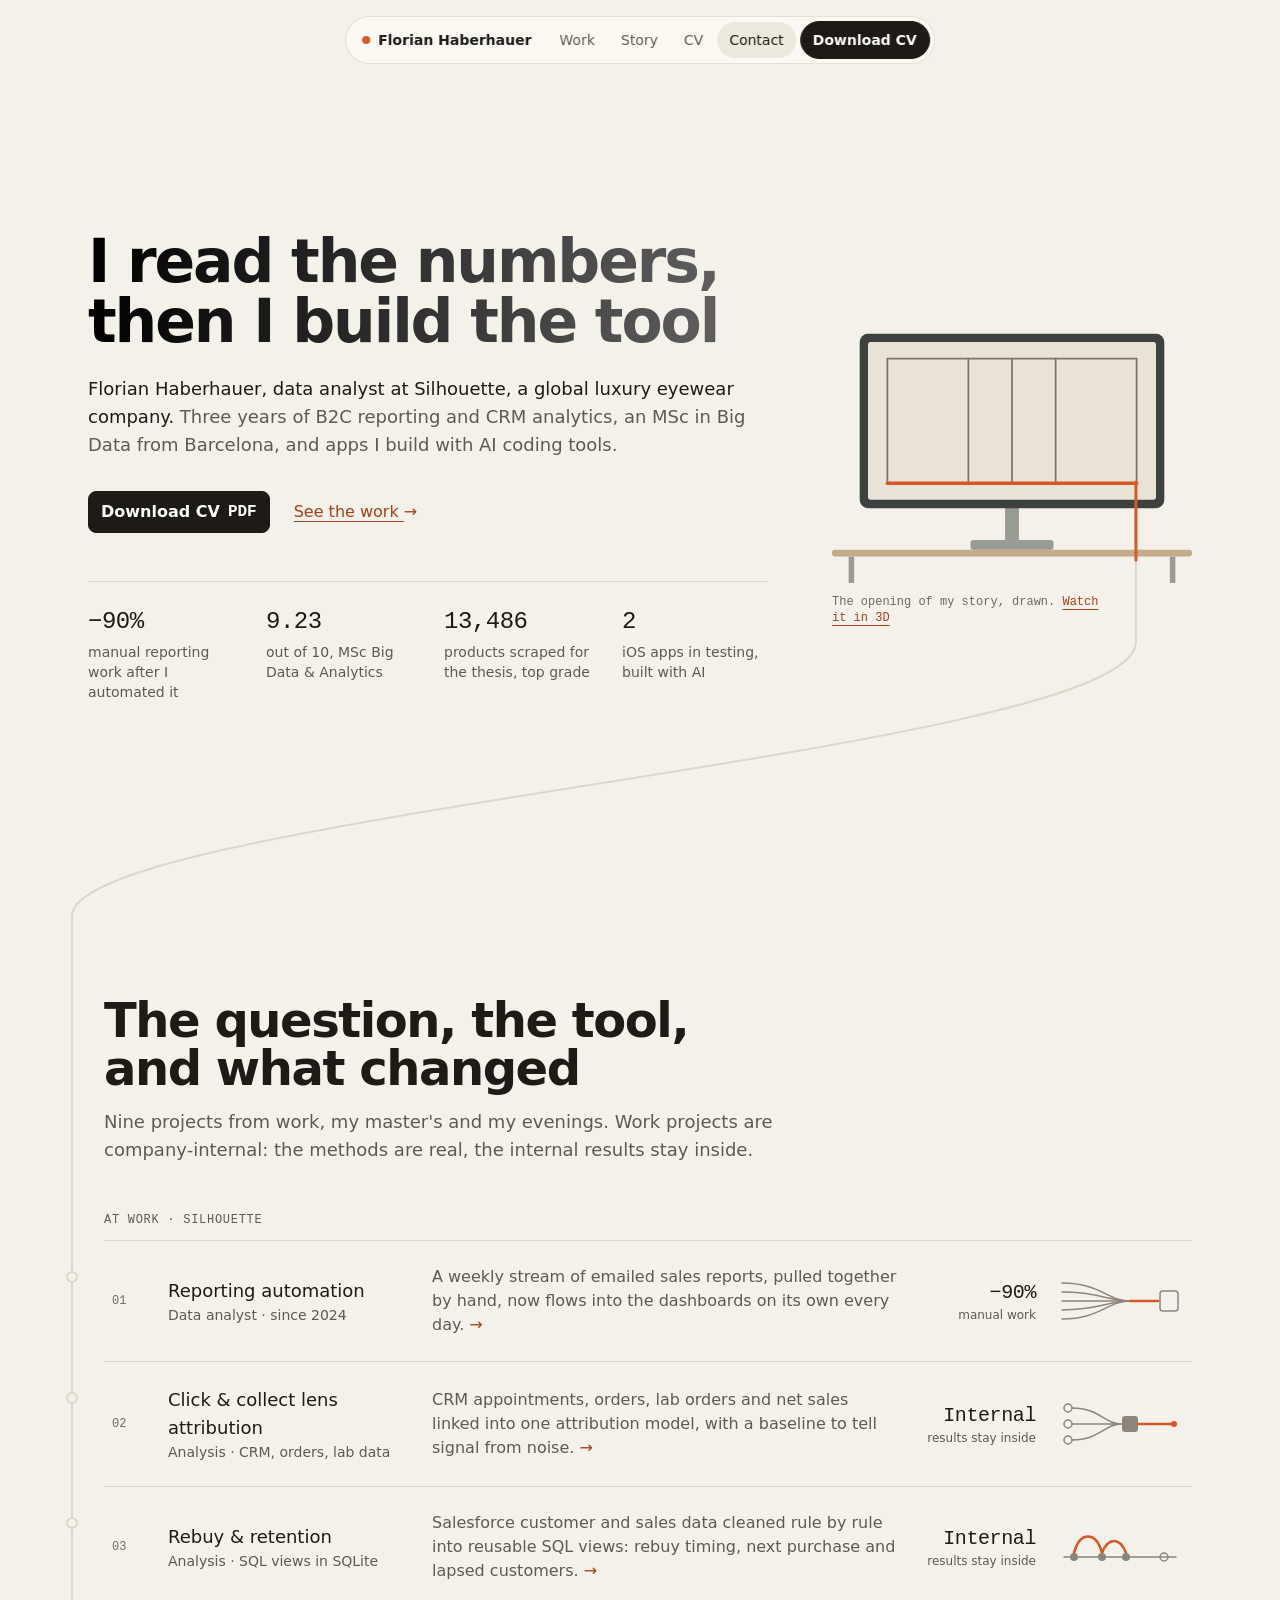
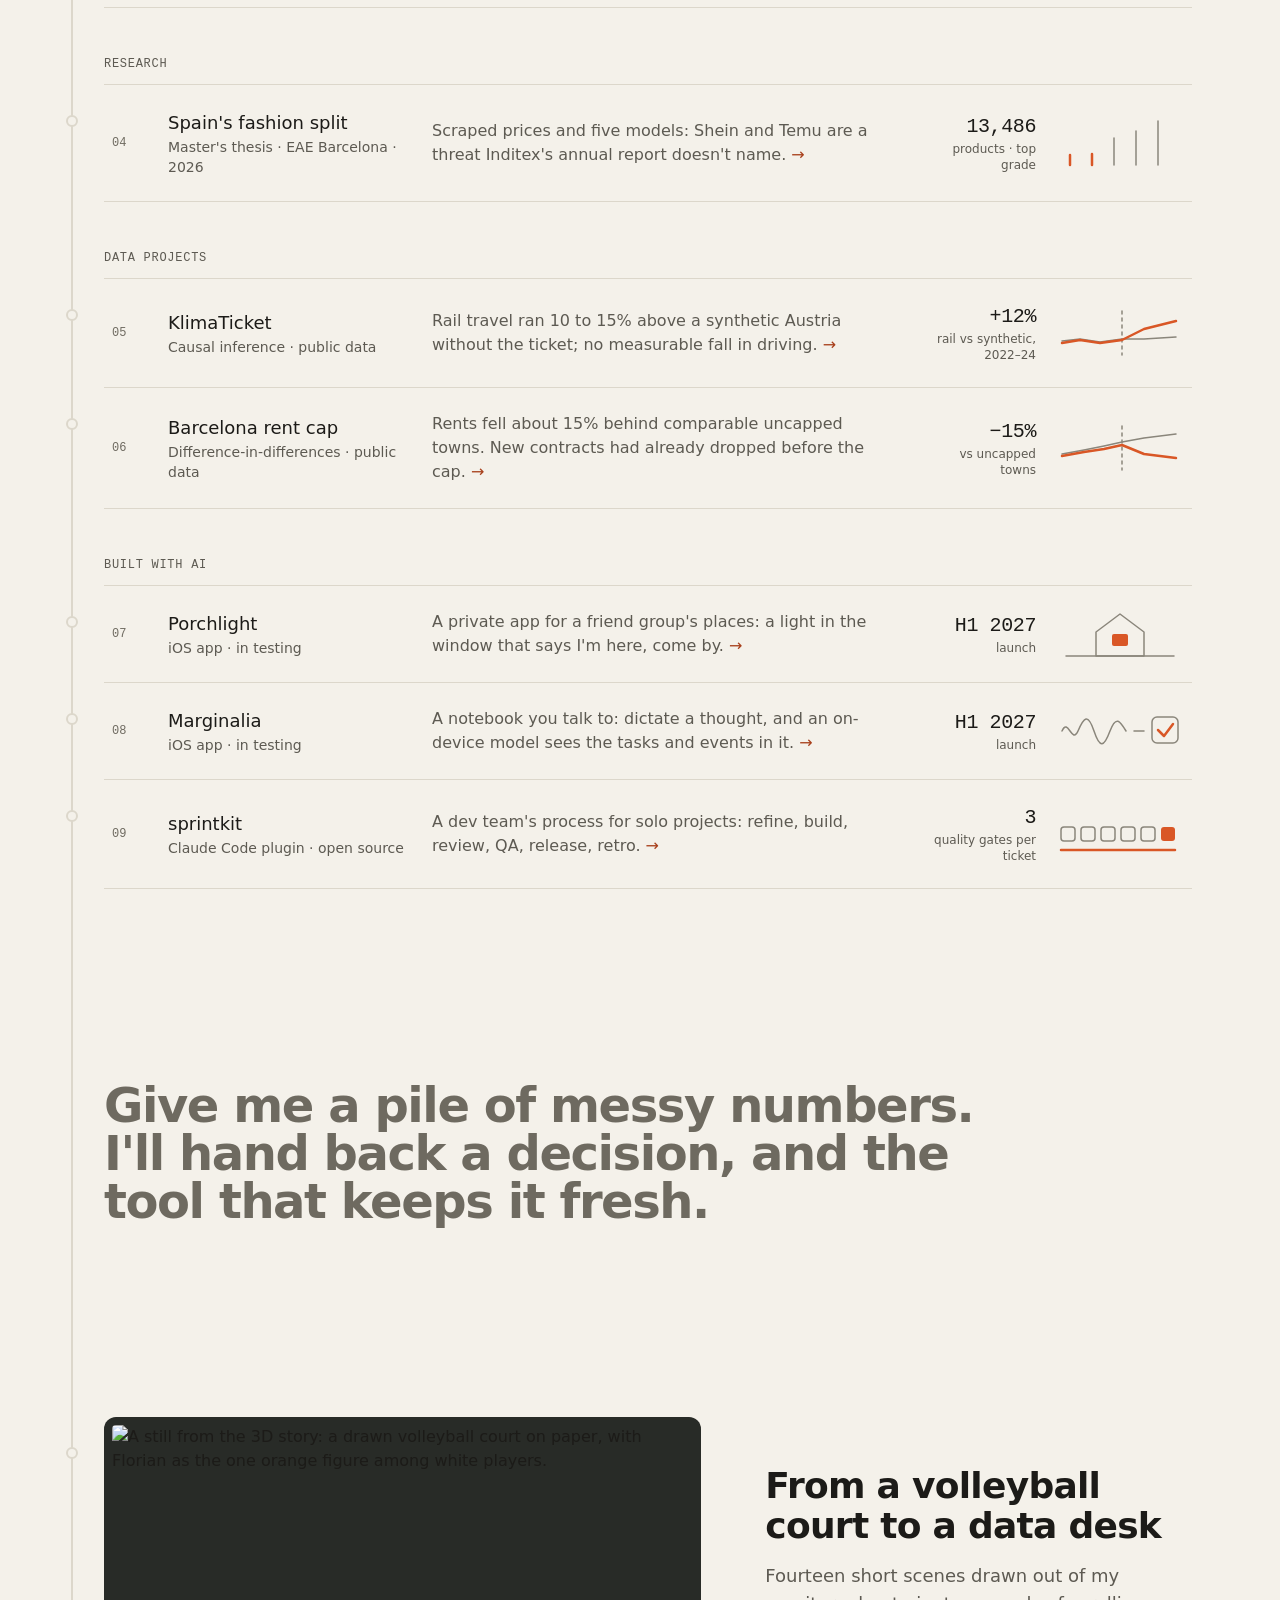
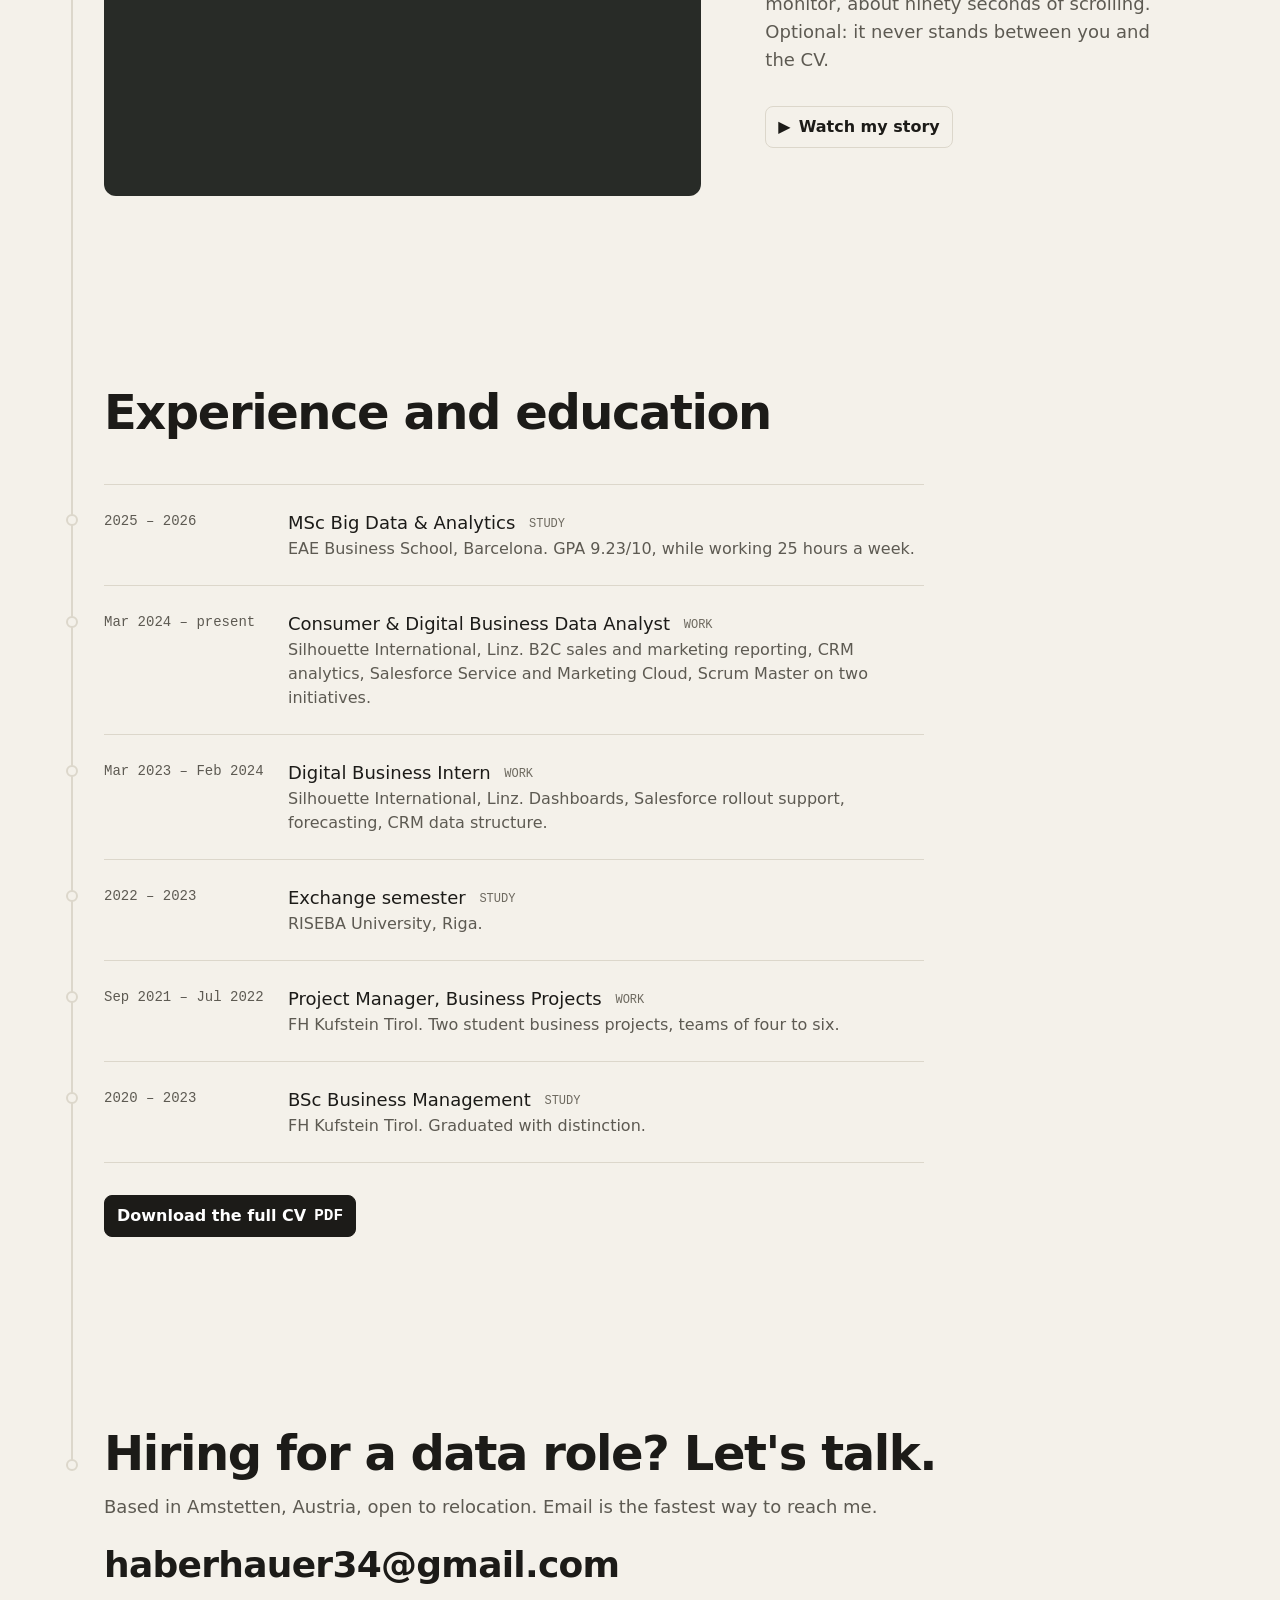
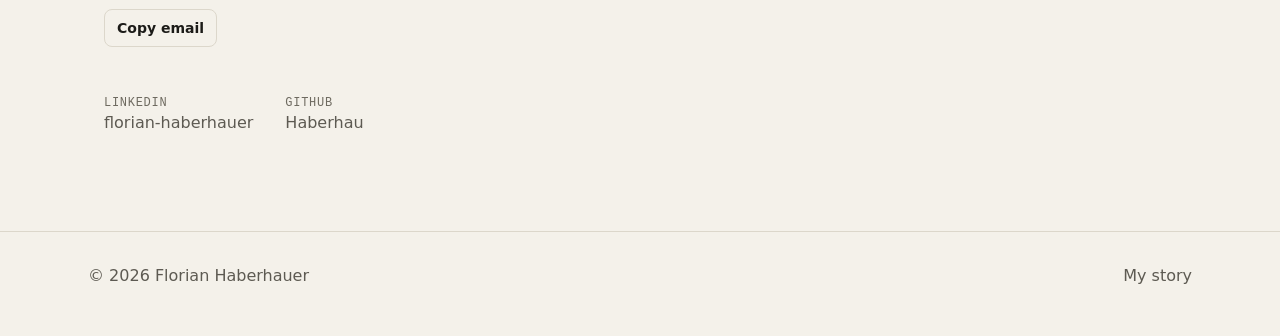
==== index.html @ 66f7ec46 "Audit fixes: no placeholders, consistent KlimaTicket and sprintkit figures, Silhouette context, Look" ====
<!doctype html>
<html lang="en">
<head>
<meta charset="utf-8">
<meta name="viewport" content="width=device-width, initial-scale=1">
<title>Florian Haberhauer · Data analyst</title>
<meta name="description" content="Florian Haberhauer reads the numbers, then builds the tool: B2C reporting and CRM analytics at Silhouette, an MSc in Big Data from Barcelona, and apps built with AI coding tools.">
<link rel="canonical" href="https://haberhau.github.io/p-4bhgh01ur8/">
<link rel="icon" href="favicon.svg" type="image/svg+xml">
<meta name="theme-color" content="#f4f1ea">
<meta property="og:type" content="website">
<meta property="og:url" content="https://haberhau.github.io/p-4bhgh01ur8/">
<meta property="og:title" content="Florian Haberhauer · Data analyst">
<meta property="og:description" content="I read the numbers, then I build the tool. Data analyst in B2C reporting and CRM analytics who builds his own tools with AI. Projects, CV and contact.">
<meta property="og:image" content="https://haberhau.github.io/p-4bhgh01ur8/img/share.jpg?v=3">
<meta property="og:image:width" content="1200"><meta property="og:image:height" content="630">
<meta property="og:image:alt" content="Florian Haberhauer: I read the numbers, then I build the tool. Three figures (90% less manual reporting work, MSc GPA 9.23, 13,486 products scraped) beside a framed still of a drawn volleyball court with Florian as the one orange figure.">
<meta name="twitter:card" content="summary_large_image">
<script>
  // The journey moved to story.html; old links to it (#journey, ?nogl, ?still) go there.
  if (location.hash === '#journey' || /[?&](nogl|still)\b/.test(location.search)) location.replace('story.html' + location.search);
  document.documentElement.classList.add('js');
</script>
<link rel="preload" href="fonts/Geist-Variable.woff2" as="font" type="font/woff2" crossorigin>
<!-- Bump ?v= on the CSS and JS links whenever they change, so browsers don't keep running an old copy. -->
<link rel="stylesheet" href="css/site.css?v=8">
<style>
  main { position: relative; }

  /* --- Hero ----------------------------------------------------------------------------------- */
  .hero { padding: calc(var(--s-900) + var(--s-400)) 0 var(--s-900); }
  .hero .wrap { display: grid; gap: var(--s-600); align-items: center; }
  @media (min-width: 1024px) { .hero .wrap { grid-template-columns: minmax(0, 680px) minmax(0, 1fr); gap: var(--s-700); } .hero { min-height: 100svh; display: grid; align-items: center; } }
  .hero h1 { max-width: 680px; }
  .hero .sub { max-width: 680px; margin-top: var(--s-300); color: var(--muted); }
  .hero .sub b { color: var(--ink); font-weight: 500; }
  .hero .actions { display: flex; flex-wrap: wrap; align-items: center; gap: var(--s-300); margin-top: var(--s-400); }
  .stats { display: grid; grid-template-columns: repeat(2, minmax(0, 1fr)); gap: var(--s-300) var(--s-400); margin: var(--s-600) 0 0; padding: var(--s-300) 0 0; border-top: 1px solid var(--line); max-width: 680px; }
  @media (min-width: 640px) { .stats { grid-template-columns: repeat(4, minmax(0, 1fr)); } }
  .stats dt { font: 500 24px/32px var(--mono); letter-spacing: -.02em; }
  .stats dd { margin: var(--s-50) 0 0; color: var(--muted); font-size: 14px; line-height: 20px; }

  /* The drawn monitor: the court draws itself, its orange baseline runs out of the screen and becomes the page's line */
  .desk { position: relative; width: 100%; max-width: 560px; justify-self: center; }
  .desk svg { width: 100%; height: auto; overflow: visible; }
  .court path { fill: none; stroke: #77756d; stroke-width: 2.5; stroke-linecap: round; }
  .court .base { stroke: var(--orange); stroke-width: 5; }
  .js .court path { stroke-dasharray: 1; stroke-dashoffset: 1; animation: draw .5s var(--ease) forwards; }
  .court path:nth-child(2) { animation-delay: .15s; } .court path:nth-child(3) { animation-delay: .3s; } .court path:nth-child(4) { animation-delay: .45s; }
  .court path:nth-child(5) { animation-delay: .6s; } .court path:nth-child(6) { animation-delay: .75s; } .court path:nth-child(7) { animation-delay: .95s; }
  @keyframes draw { to { stroke-dashoffset: 0; } }
  .desk figcaption { margin-top: var(--s-100); max-width: 76%; color: var(--faint); font: 400 12px/16px var(--mono); }   /* stays left of the line's drop */

  /* --- The line down the page ------------------------------------------------------------------- */
  #spine { position: absolute; left: 0; top: 0; width: 100%; height: 100%; pointer-events: none; overflow: visible; z-index: 1; }
  #spine .track { fill: none; stroke: var(--line); stroke-width: 2; }
  #spine .drawn { fill: none; stroke: var(--orange); stroke-width: 3; stroke-linecap: round; }
  #spine circle { fill: var(--bg); stroke: var(--line); stroke-width: 2; transition: fill .3s var(--ease), stroke .3s var(--ease), r .5s var(--ease); }
  #spine circle.lit { fill: var(--orange); stroke: var(--orange); r: 6; }
  .on-line { padding-left: var(--s-500); }
  @media (min-width: 768px) { .on-line { padding-left: var(--s-700); } }

  /* --- Sections ------------------------------------------------------------------------------ */
  .section { padding: var(--s-900) 0; }
  .section-head { max-width: 680px; margin-bottom: var(--s-600); }
  .section-head p { margin-top: var(--s-200); color: var(--muted); }
  .kicker { font: 500 12px/16px var(--mono); letter-spacing: .06em; text-transform: uppercase; color: var(--orange-text); margin-bottom: var(--s-200); }

  /* Projects: grouped rows (the live grouping and order), each with a number, its finding and a line drawing */
  .group + .group { margin-top: var(--s-600); }
  .group h3 { font: 500 12px/16px var(--mono); letter-spacing: .06em; text-transform: uppercase; color: var(--muted); padding-bottom: var(--s-100); border-bottom: 1px solid var(--line); }
  .rows { list-style: none; margin: 0; padding: 0; }
  .rows a { display: grid; grid-template-columns: var(--s-500) minmax(0, 15rem) minmax(0, 1fr) 7rem 120px; gap: var(--s-100) var(--s-300); align-items: center;
            padding: var(--s-300) var(--s-100) var(--s-300) 0; border-bottom: 1px solid var(--line); text-decoration: none; position: relative;
            transition: background-color .3s var(--ease), transform .3s var(--ease); }
  .rows a:hover { background: var(--surface); }
  .rows a:active { transform: translateY(1px); }
  .rows .n { font: 400 12px/16px var(--mono); color: var(--faint); padding-left: var(--s-75); }
  .rows .t b { display: block; font-size: 18px; line-height: 28px; font-weight: 500; }
  .rows .t small { display: block; font-size: 14px; line-height: 20px; color: var(--muted); }
  .rows .f { color: var(--muted); font-size: 16px; line-height: 24px; }
  .rows .f .arrow { color: var(--orange-text); }
  .rows .k { font: 500 20px/28px var(--mono); letter-spacing: -.02em; text-align: right; }
  .rows .k small { display: block; font: 400 12px/16px var(--font); color: var(--muted); letter-spacing: 0; }
  .rows .k .todo { font-size: 12px; }
  .doodle { width: 120px; height: 48px; overflow: visible; }
  .doodle * { fill: none; stroke: #8a867b; stroke-width: 1.5; stroke-linecap: round; stroke-linejoin: round; }
  .doodle .o { stroke: var(--orange); stroke-width: 2.5; }
  .doodle .of { fill: var(--orange); stroke: none; }
  .doodle .if { fill: #8a867b; stroke: none; }
  .js .doodle path, .js .doodle line, .js .doodle polyline { stroke-dasharray: 1; stroke-dashoffset: 1; transition: stroke-dashoffset 1.2s var(--ease) .2s; }
  .js .in .doodle path, .js .in .doodle line, .js .in .doodle polyline { stroke-dashoffset: 0; }
  .doodle .dash { stroke-dasharray: 3 4 !important; stroke-dashoffset: 0 !important; }
  @media (max-width: 1023px) {
    .rows a { grid-template-columns: var(--s-400) minmax(0, 1fr) auto; grid-template-areas: "n t k" "n f f" "n d d"; }
    .rows .n { grid-area: n; align-self: start; padding-top: var(--s-50); padding-left: 0; } .rows .t { grid-area: t; } .rows .f { grid-area: f; } .rows .k { grid-area: k; align-self: start; } .rows .doodle { grid-area: d; }
  }

  /* Tagline reveal (B11): word by word, from muted to full ink */
  .tagline { padding: var(--s-900) 0; }
  .tagline p { max-width: 900px; }
  .tagline .w { color: var(--faint); transition: color .5s var(--ease); }   /* faint passes AA, so unread words stay legible */
  .tagline .w.on { color: var(--ink); }
  .tagline .w.accent.on { color: var(--orange-text); }

  /* Story teaser: a framed still from the journey */
  .story { display: grid; gap: var(--s-400); align-items: center; }
  @media (min-width: 1024px) { .story { grid-template-columns: minmax(0, 7fr) minmax(0, 5fr); gap: var(--s-700); } }
  .bezel { display: block; padding: var(--s-75); border-radius: var(--r-xl); background: #282b27; text-decoration: none; transition: transform .5s var(--ease); }
  .bezel:hover { transform: translateY(calc(var(--s-50) * -1)); }
  .bezel img { width: 100%; aspect-ratio: 16 / 10; object-fit: cover; border-radius: var(--s-50); }   /* nested radius: 12 − 8 = 4 */
  .story p { margin-top: var(--s-200); color: var(--muted); }
  .story .actions { display: flex; flex-wrap: wrap; gap: var(--s-200); align-items: center; margin-top: var(--s-400); }

  /* CV: one timeline on the line, work and study together */
  .cv { list-style: none; margin: 0; padding: 0; max-width: 820px; }
  .cv li { display: grid; grid-template-columns: 10rem minmax(0, 1fr); gap: var(--s-50) var(--s-300); padding: var(--s-300) 0; border-bottom: 1px solid var(--line); }
  .cv li:first-child { border-top: 1px solid var(--line); }
  .cv time { font: 400 14px/24px var(--mono); color: var(--muted); }
  .cv b { display: block; font-size: 18px; line-height: 28px; font-weight: 500; }
  .cv span { color: var(--muted); }
  .cv .tag { display: inline-block; margin-left: var(--s-75); font: 500 12px/16px var(--mono); color: var(--faint); vertical-align: 2px; }
  @media (max-width: 640px) { .cv li { grid-template-columns: minmax(0, 1fr); } }
  .after-cv { margin-top: var(--s-400); }

  /* Contact */
  .contact .email { display: inline-block; margin-top: var(--s-300); font-size: 36px; line-height: 40px; font-weight: 600; letter-spacing: -.02em; text-decoration: none; word-break: break-word; }
  .contact .email:hover { color: var(--orange-text); }
  @media (max-width: 767px) { .contact .email { font-size: 24px; line-height: 32px; } }
  .contact .actions { display: flex; flex-wrap: wrap; gap: var(--s-100); align-items: center; margin-top: var(--s-300); }
  .contact .status { color: var(--muted); font-size: 14px; line-height: 20px; min-height: 20px; }
  .elsewhere { list-style: none; padding: 0; margin: var(--s-600) 0 0; display: flex; flex-wrap: wrap; gap: var(--s-200) var(--s-400); }
  .elsewhere a { text-decoration: none; color: var(--muted); } .elsewhere a:hover { color: var(--ink); }
  .elsewhere b { display: block; font: 500 12px/16px var(--mono); letter-spacing: .06em; text-transform: uppercase; color: var(--faint); }
</style>
</head>
<body>
<a class="skip" href="#work">Skip to the work</a>

<header class="nav" aria-label="Site">
  <a class="mark" href="#top"><i aria-hidden="true"></i>Florian Haberhauer</a>
  <nav class="links" aria-label="Main"><a href="#work" data-nav="work">Work</a><a href="story.html">Story</a><a href="#cv" data-nav="cv">CV</a><a href="#contact" data-nav="contact">Contact</a></nav>
  <a class="btn small" href="Florian-Haberhauer-CV.pdf" download>Download CV</a>
  <button class="menu-btn" type="button" aria-expanded="false" aria-controls="panel" aria-label="Menu"><span></span><span></span></button>
</header>
<nav class="panel" id="panel" aria-label="Menu">
  <a href="#work">Work</a><a href="story.html">My story</a><a href="#cv">CV</a><a href="#contact">Contact</a><a href="Florian-Haberhauer-CV.pdf" download>Download CV</a>
</nav>

<main id="top">
<svg id="spine" aria-hidden="true"><path class="track"/><path class="drawn"/><g class="dots"></g></svg>

<section class="hero" aria-labelledby="hero-h">
  <div class="wrap">
    <div>
      <h1 class="heading-1 grad" id="hero-h">I read the numbers,<br>then I build the tool</h1>
      <p class="sub body-7"><b>Florian Haberhauer, data analyst at Silhouette, a global luxury eyewear company.</b> Three years of B2C reporting and CRM analytics, an MSc in Big Data from Barcelona, and apps I build with AI coding tools.</p>
      <div class="actions">
        <a class="btn" href="Florian-Haberhauer-CV.pdf" download>Download CV <span class="mono" aria-hidden="true">PDF</span></a>
        <a class="link" href="#work">See the work <span class="arrow" aria-hidden="true">→</span></a>
      </div>
      <dl class="stats">
        <div><dt>−90%</dt><dd>manual reporting work after I automated it</dd></div>
        <div><dt>9.23</dt><dd>out of 10, MSc Big Data &amp; Analytics</dd></div>
        <div><dt>13,486</dt><dd>products scraped for the thesis, top grade</dd></div>
        <div><dt>2</dt><dd>iOS apps in testing, built with AI</dd></div>
      </dl>
    </div>
    <figure class="desk">
      <svg viewBox="0 0 520 400" role="img" aria-label="A drawn desk with a monitor. A volleyball court draws itself on the screen; its orange baseline runs out of the monitor and becomes the line down this page.">
        <rect x="0" y="352" width="520" height="10" rx="4" fill="#c4ac8a"/>
        <rect x="24" y="362" width="8" height="38" fill="#989b96"/><rect x="488" y="362" width="8" height="38" fill="#989b96"/>
        <rect x="200" y="338" width="120" height="14" rx="4" fill="#989b96"/><rect x="250" y="268" width="20" height="72" fill="#989b96"/>
        <rect x="40" y="40" width="440" height="252" rx="12" fill="#3e423f"/>
        <rect x="52" y="52" width="416" height="228" rx="4" fill="#e8e3d6"/>
        <g class="court">
          <path pathLength="1" d="M80 76 H440"/><path pathLength="1" d="M440 76 V256"/><path pathLength="1" d="M80 256 V76"/>
          <path pathLength="1" d="M197 76 V256"/><path pathLength="1" d="M260 76 V256"/><path pathLength="1" d="M323 76 V256"/>
          <path pathLength="1" class="base" d="M80 256 H440"/>
        </g>
        <circle id="lineStart" cx="440" cy="256" r="1" fill="none"/>
      </svg>
      <figcaption>The opening of my story, drawn. <a class="link" href="story.html">Watch it in 3D</a></figcaption>
    </figure>
  </div>
</section>

<section class="section" id="work" aria-labelledby="work-h">
  <div class="wrap on-line">
    <div class="section-head" data-reveal>
      <h2 class="heading-2" id="work-h">The question, the tool, and what changed</h2>
      <p class="body-7">Nine projects from work, my master's and my evenings. Work projects are company-internal: the methods are real, the internal results stay inside.</p>
    </div>

    <section class="group" aria-labelledby="g-work" data-reveal>
      <h3 id="g-work">At work · Silhouette</h3>
      <ul class="rows">
        <li data-node><a href="projects/reporting.html"><span class="n">01</span><span class="t"><b>Reporting automation</b><small>Data analyst · since 2024</small></span>
          <span class="f">A weekly stream of emailed sales reports, pulled together by hand, now flows into the dashboards on its own every day. <span class="arrow">→</span></span>
          <span class="k">−90%<small>manual work</small></span>
          <svg class="doodle" viewBox="0 0 120 48" aria-hidden="true"><path pathLength="1" d="M2 6C40 6 48 24 70 24"/><path pathLength="1" d="M2 15C40 15 48 24 70 24"/><path pathLength="1" d="M2 24H70"/><path pathLength="1" d="M2 33C40 33 48 24 70 24"/><path pathLength="1" d="M2 42C40 42 48 24 70 24"/><path pathLength="1" class="o" d="M70 24H98"/><rect x="100" y="14" width="18" height="20" rx="3"/></svg></a></li>
        <li data-node><a href="projects/case-attribution.html"><span class="n">02</span><span class="t"><b>Click &amp; collect lens attribution</b><small>Analysis · CRM, orders, lab data</small></span>
          <span class="f">CRM appointments, orders, lab orders and net sales linked into one attribution model, with a baseline to tell signal from noise. <span class="arrow">→</span></span>
          <span class="k">Internal<small>results stay inside</small></span>
          <svg class="doodle" viewBox="0 0 120 48" aria-hidden="true"><circle cx="8" cy="8" r="4"/><circle cx="8" cy="24" r="4"/><circle cx="8" cy="40" r="4"/><path pathLength="1" d="M12 8C40 8 44 24 62 24M12 24H62M12 40C40 40 44 24 62 24"/><rect class="if" x="62" y="16" width="16" height="16" rx="3"/><path pathLength="1" class="o" d="M78 24H112"/><circle class="of" cx="114" cy="24" r="3"/></svg></a></li>
        <li data-node><a href="projects/case-rebuy.html"><span class="n">03</span><span class="t"><b>Rebuy &amp; retention</b><small>Analysis · SQL views in SQLite</small></span>
          <span class="f">Salesforce customer and sales data cleaned rule by rule into reusable SQL views: rebuy timing, next purchase and lapsed customers. <span class="arrow">→</span></span>
          <span class="k">Internal<small>results stay inside</small></span>
          <svg class="doodle" viewBox="0 0 120 48" aria-hidden="true"><path pathLength="1" d="M4 34H116"/><path pathLength="1" class="o" d="M14 30C20 8 36 8 42 30"/><path pathLength="1" class="o" d="M42 30C48 14 60 14 66 30"/><circle class="if" cx="14" cy="34" r="4"/><circle class="if" cx="42" cy="34" r="4"/><circle class="if" cx="66" cy="34" r="4"/><circle cx="104" cy="34" r="4"/></svg></a></li>
      </ul>
    </section>

    <section class="group" aria-labelledby="g-research" data-reveal>
      <h3 id="g-research">Research</h3>
      <ul class="rows">
        <li data-node><a href="projects/thesis.html"><span class="n">04</span><span class="t"><b>Spain's fashion split</b><small>Master's thesis · EAE Barcelona · 2026</small></span>
          <span class="f">Scraped prices and five models: Shein and Temu are a threat Inditex's annual report doesn't name. <span class="arrow">→</span></span>
          <span class="k">13,486<small>products · top grade</small></span>
          <svg class="doodle" viewBox="0 0 120 48" aria-hidden="true"><path pathLength="1" class="o" d="M10 46V36"/><path pathLength="1" class="o" d="M32 46V35"/><path pathLength="1" d="M54 46V19"/><path pathLength="1" d="M76 46V12"/><path pathLength="1" d="M98 46V2"/></svg></a></li>
      </ul>
    </section>

    <section class="group" aria-labelledby="g-data" data-reveal>
      <h3 id="g-data">Data projects</h3>
      <ul class="rows">
        <li data-node><a href="projects/klimaticket.html"><span class="n">05</span><span class="t"><b>KlimaTicket</b><small>Causal inference · public data</small></span>
          <span class="f">Rail travel ran 10 to 15% above a synthetic Austria without the ticket; no measurable fall in driving. <span class="arrow">→</span></span>
          <span class="k">+12%<small>rail vs synthetic, 2022–24</small></span>
          <svg class="doodle" viewBox="0 0 120 48" aria-hidden="true"><line class="dash" x1="62" y1="2" x2="62" y2="46"/><path pathLength="1" d="M2 32L20 30L40 33L62 30L84 30L116 28"/><path pathLength="1" class="o" d="M2 34L20 31L40 34L62 31L84 20L116 12"/></svg></a></li>
        <li data-node><a href="projects/rent-cap.html"><span class="n">06</span><span class="t"><b>Barcelona rent cap</b><small>Difference-in-differences · public data</small></span>
          <span class="f">Rents fell about 15% behind comparable uncapped towns. New contracts had already dropped before the cap. <span class="arrow">→</span></span>
          <span class="k">−15%<small>vs uncapped towns</small></span>
          <svg class="doodle" viewBox="0 0 120 48" aria-hidden="true"><line class="dash" x1="62" y1="2" x2="62" y2="46"/><path pathLength="1" d="M2 30L24 26L44 22L62 18L84 14L116 10"/><path pathLength="1" class="o" d="M2 32L24 28L44 25L62 21L84 30L116 34"/></svg></a></li>
      </ul>
    </section>

    <section class="group" aria-labelledby="g-built" data-reveal>
      <h3 id="g-built">Built with AI</h3>
      <ul class="rows">
        <li data-node><a href="projects/porchlight.html"><span class="n">07</span><span class="t"><b>Porchlight</b><small>iOS app · in testing</small></span>
          <span class="f">A private app for a friend group's places: a light in the window that says I'm here, come by. <span class="arrow">→</span></span>
          <span class="k">H1 2027<small>launch</small></span>
          <svg class="doodle" viewBox="0 0 120 48" aria-hidden="true"><path pathLength="1" d="M36 46V22L60 4L84 22V46Z"/><path pathLength="1" d="M6 46H114"/><rect class="of" x="52" y="24" width="16" height="12" rx="2"/></svg></a></li>
        <li data-node><a href="projects/marginalia.html"><span class="n">08</span><span class="t"><b>Marginalia</b><small>iOS app · in testing</small></span>
          <span class="f">A notebook you talk to: dictate a thought, and an on-device model sees the tasks and events in it. <span class="arrow">→</span></span>
          <span class="k">H1 2027<small>launch</small></span>
          <svg class="doodle" viewBox="0 0 120 48" aria-hidden="true"><path pathLength="1" d="M2 24C8 10 12 38 18 24S28 6 34 24S44 40 50 24S60 14 66 24"/><path pathLength="1" d="M74 24H84"/><rect x="92" y="10" width="26" height="26" rx="5"/><path pathLength="1" class="o" d="M98 23L104 29L113 17"/></svg></a></li>
        <li data-node><a href="projects/sprintkit.html"><span class="n">09</span><span class="t"><b>sprintkit</b><small>Claude Code plugin · open source</small></span>
          <span class="f">A dev team's process for solo projects: refine, build, review, QA, release, retro. <span class="arrow">→</span></span>
          <span class="k">3<small>quality gates per ticket</small></span>
          <svg class="doodle" viewBox="0 0 120 48" aria-hidden="true"><rect x="1" y="17" width="14" height="14" rx="3"/><rect x="21" y="17" width="14" height="14" rx="3"/><rect x="41" y="17" width="14" height="14" rx="3"/><rect x="61" y="17" width="14" height="14" rx="3"/><rect x="81" y="17" width="14" height="14" rx="3"/><rect class="of" x="101" y="17" width="14" height="14" rx="3"/><path pathLength="1" class="o" d="M1 40H115"/></svg></a></li>
      </ul>
    </section>
  </div>
</section>

<section class="tagline" aria-label="What I do">
  <div class="wrap on-line">
    <p class="heading-2" id="tagline">Give me a pile of messy numbers. I'll hand back a decision, and the tool that keeps it fresh.</p>
  </div>
</section>

<section class="section" id="story" aria-labelledby="story-h">
  <div class="wrap on-line" data-node>
    <div class="story" data-reveal>
      <a class="bezel" href="story.html" aria-label="Watch my story"><img src="img/story-poster.jpg" alt="A still from the 3D story: a drawn volleyball court on paper, with Florian as the one orange figure among white players." width="1440" height="900" loading="lazy"></a>
      <div>
        <h2 class="heading-3" id="story-h">From a volleyball court to a data desk</h2>
        <p class="body-7">Fourteen short scenes drawn out of my monitor, about ninety seconds of scrolling. Optional: it never stands between you and the CV.</p>
        <div class="actions"><a class="btn ghost" href="story.html"><span aria-hidden="true">▶</span> Watch my story</a></div>
      </div>
    </div>
  </div>
</section>

<section class="section" id="cv" aria-labelledby="cv-h">
  <div class="wrap on-line">
    <div class="section-head" data-reveal>
      <h2 class="heading-2" id="cv-h">Experience and education</h2>
    </div>
    <ol class="cv" data-reveal>
      <li data-node><time>2025 – 2026</time><div><b>MSc Big Data &amp; Analytics <span class="tag">STUDY</span></b><span>EAE Business School, Barcelona. GPA 9.23/10, while working 25 hours a week.</span></div></li>
      <li data-node><time>Mar 2024 – present</time><div><b>Consumer &amp; Digital Business Data Analyst <span class="tag">WORK</span></b><span>Silhouette International, Linz. B2C sales and marketing reporting, CRM analytics, Salesforce Service and Marketing Cloud, Scrum Master on two initiatives.</span></div></li>
      <li data-node><time>Mar 2023 – Feb 2024</time><div><b>Digital Business Intern <span class="tag">WORK</span></b><span>Silhouette International, Linz. Dashboards, Salesforce rollout support, forecasting, CRM data structure.</span></div></li>
      <li data-node><time>2022 – 2023</time><div><b>Exchange semester <span class="tag">STUDY</span></b><span>RISEBA University, Riga.</span></div></li>
      <li data-node><time>Sep 2021 – Jul 2022</time><div><b>Project Manager, Business Projects <span class="tag">WORK</span></b><span>FH Kufstein Tirol. Two student business projects, teams of four to six.</span></div></li>
      <li data-node><time>2020 – 2023</time><div><b>BSc Business Management <span class="tag">STUDY</span></b><span>FH Kufstein Tirol. Graduated with distinction.</span></div></li>
    </ol>
    <p class="after-cv"><a class="btn" href="Florian-Haberhauer-CV.pdf" download>Download the full CV <span class="mono" aria-hidden="true">PDF</span></a></p>
  </div>
</section>

<section class="section contact" id="contact" aria-labelledby="contact-h">
  <div class="wrap on-line">
    <div data-node data-reveal>
      <h2 class="heading-2" id="contact-h">Hiring for a data role? Let's talk.</h2>
      <p class="body-7 muted" style="margin-top: var(--s-200)">Based in Amstetten, Austria, open to relocation. Email is the fastest way to reach me.</p>
      <a class="email" href="mailto:haberhauer34@gmail.com?subject=Hello%20Florian">haberhauer34@gmail.com</a>
      <div class="actions"><button class="btn ghost small" type="button" id="copy">Copy email</button><span class="status" id="copyStatus" role="status"></span></div>
      <ul class="elsewhere">
        <li><a href="https://www.linkedin.com/in/florian-haberhauer"><b>LinkedIn</b>florian-haberhauer</a></li>
        <li><a href="https://github.com/Haberhau"><b>GitHub</b>Haberhau</a></li>
      </ul>
    </div>
  </div>
</section>
</main>

<footer class="foot">
  <div class="wrap"><span>© 2026 Florian Haberhauer</span>
    <nav aria-label="Footer"><a href="story.html">My story</a></nav></div>
</footer>

<script>
// Current section in the nav
const navLinks = [...document.querySelectorAll('[data-nav]')];
const spy = new IntersectionObserver(es => es.forEach(e => { if (e.isIntersecting) navLinks.forEach(a => a.toggleAttribute('aria-current', a.dataset.nav === e.target.id)); }), { rootMargin: '-45% 0px -50% 0px' });
['work', 'cv', 'contact'].forEach(id => spy.observe(document.getElementById(id)));

// Tagline: each word lights up as it crosses 60% of the viewport
const tagline = document.getElementById('tagline');
tagline.innerHTML = tagline.textContent.split(' ').map(w => `<span class="w${/decision|tool/.test(w) ? ' accent' : ''}">${w}</span>`).join(' ');
const words = [...tagline.querySelectorAll('.w')];

// The line: from the court's baseline on the monitor, down the page, one dot per project, job and contact.
const main = document.querySelector('main'), svg = document.getElementById('spine');
const track = svg.querySelector('.track'), drawn = svg.querySelector('.drawn'), dots = svg.querySelector('.dots');
const reduced = matchMedia('(prefers-reduced-motion: reduce)').matches;
let samples = [], nodes = [], total = 0, introStart = performance.now();
function layout() {
  const m = main.getBoundingClientRect(), rel = r => ({ x: r.left - m.left, y: r.top - m.top, w: r.width, h: r.height });
  const s = rel(document.getElementById('lineStart').getBoundingClientRect());
  const firstLine = document.querySelector('.on-line'), cs = getComputedStyle(firstLine);
  const lx = rel(firstLine.getBoundingClientRect()).x + parseFloat(cs.paddingLeft) / 2;
  const heroEnd = rel(document.querySelector('.hero').getBoundingClientRect()); const yA = heroEnd.y + heroEnd.h - 24;
  // offsetTop, not the bounding box: the scroll reveal moves elements 32px while they fade in
  const top = el => { let y = 0; for (let n = el; n && n !== main; n = n.offsetParent) y += n.offsetTop; return y; };
  const pts = [...document.querySelectorAll('[data-node]')].map(el => top(el) + 36);
  const yEnd = pts.at(-1);
  const drop = Math.max(s.y + 40, Math.min(yA - 120, s.y + 160));
  const d = `M${s.x} ${s.y} V${drop} C${s.x} ${drop + 110} ${lx} ${yA - 60} ${lx} ${yA + 40} V${yEnd}`;
  track.setAttribute('d', d); drawn.setAttribute('d', d);
  total = drawn.getTotalLength(); samples = [];
  for (let l = 0; l <= total; l += 6) samples.push([l, drawn.getPointAtLength(l).y]);
  drawn.style.strokeDasharray = total;
  dots.innerHTML = ''; nodes = pts.map(y => { const c = document.createElementNS('http://www.w3.org/2000/svg', 'circle'); c.setAttribute('cx', lx); c.setAttribute('cy', y); c.setAttribute('r', 5); dots.append(c); return { c, len: lengthAt(y) }; });
}
function lengthAt(y) {   // the line runs downward, so length grows with y: binary search the samples
  let lo = 0, hi = samples.length - 1; if (y <= samples[0][1]) return 0;
  while (lo < hi) { const mid = (lo + hi) >> 1; if (samples[mid][1] < y) lo = mid + 1; else hi = mid; }
  return samples[lo][0];
}
let queued = false;
function frame(now) {
  queued = false;
  const m = main.getBoundingClientRect();
  const target = lengthAt(innerHeight * .62 - m.top);
  // On load the line first runs out of the screen, after the court has drawn itself; once it has caught up, it follows the scroll directly
  const intro = reduced || introDone ? Infinity : Math.max(0, now - introStart - 1300) * 1.1;
  if (intro >= target) introDone = true;
  const len = Math.min(target, intro);
  drawn.style.strokeDashoffset = total - len;
  nodes.forEach(n => n.c.classList.toggle('lit', len >= n.len));
  words.forEach(w => w.classList.toggle('on', reduced || w.getBoundingClientRect().top < innerHeight * .6));
  if (intro < target) queue();
}
let introDone = false;
const queue = () => { if (!queued) { queued = true; requestAnimationFrame(frame); } };
addEventListener('scroll', queue, { passive: true });
addEventListener('resize', () => { layout(); queue(); });
document.fonts.ready.then(() => { layout(); queue(); });
new ResizeObserver(() => { layout(); queue(); }).observe(main);

// Copy email, with a calm confirmation or a clear failure
document.getElementById('copy').onclick = async () => {
  const status = document.getElementById('copyStatus');
  try { await navigator.clipboard.writeText('haberhauer34@gmail.com'); status.textContent = 'Email copied.'; }
  catch { status.textContent = 'Copy failed. Select the address above instead.'; }
};
</script>
<script src="js/site.js?v=3" defer></script>
</body>
</html>
---- css/site.css ----
/* One line (ported from mockups/13-one-line, Nov 2026): one system for every page.
   Geist (Geist Mono for numbers and labels), the Tailwind type scale as named styles, the skill's spacing tokens,
   Tailwind radii, one easing curve, the journey's warm paper colours, one orange for the line and for Florian. */
@font-face { font-family: "Geist"; src: url("../fonts/Geist-Variable.woff2") format("woff2"); font-weight: 100 900; font-style: normal; font-display: swap; }
@font-face { font-family: "Geist Mono"; src: url("../fonts/GeistMono-Variable.woff2") format("woff2"); font-weight: 100 900; font-style: normal; font-display: swap; }
:root {
  /* colour */
  --bg: #f4f1ea; --surface: #fbfaf6; --sunk: #ebe8de; --ink: #1c1b18; --muted: #5d5a52; --faint: #6e6a60;   /* faint ≈ 4.7:1 on --bg: small text still passes AA */ --line: #dcd7cb;
  --orange: #d95726; --orange-text: #a8401c; --todo: #8a5a00; --todo-bg: #fff6df;
  /* type */
  --font: "Geist", system-ui, sans-serif; --mono: "Geist Mono", ui-monospace, monospace;
  /* spacing tokens */
  --s-25: 2px; --s-50: 4px; --s-75: 8px; --s-100: 12px; --s-200: 16px; --s-300: 24px; --s-400: 32px;
  --s-500: 40px; --s-600: 48px; --s-700: 64px; --s-800: 80px; --s-900: 96px;
  /* radius (Tailwind) */
  --r-md: 6px; --r-lg: 8px; --r-xl: 12px; --r-2xl: 16px; --r-full: 9999px;
  /* motion */
  --ease: cubic-bezier(.22, 1, .36, 1);
  --wrap: 1200px; --gutter: var(--s-200);
  /* the nav pill; dark project themes override these */
  --nav-bg: #fbfaf6c7; --nav-line: #dcd7cbb3; --nav-ink: var(--ink); --nav-muted: var(--muted); --nav-hover: var(--sunk); --nav-btn: var(--ink); --nav-btn-ink: #fff;
}
@media (min-width: 768px) { :root { --gutter: var(--s-600); } }
@view-transition { navigation: auto; }

* { box-sizing: border-box; }
html { scroll-padding-top: var(--s-900); -webkit-text-size-adjust: 100%; }
body { margin: 0; background: var(--bg); color: var(--ink); font: 400 16px/24px var(--font); -webkit-font-smoothing: antialiased; }
img, svg { display: block; max-width: 100%; }
img { height: auto; }
a { color: inherit; }
p { margin: 0; text-wrap: pretty; }
h1, h2, h3, h4 { margin: 0; text-wrap: balance; letter-spacing: -.02em; }
:focus-visible { outline: 2px solid var(--orange-text); outline-offset: 3px; border-radius: var(--r-md); }
.wrap { max-width: var(--wrap); margin: 0 auto; padding: 0 var(--gutter); }

/* --- Named text styles (landing-page-design B1) ------------------------------------------------ */
.heading-1 { font-size: 60px; line-height: 60px; font-weight: 600; letter-spacing: -.035em; }
.heading-2 { font-size: 48px; line-height: 48px; font-weight: 600; letter-spacing: -.03em; }
.heading-3 { font-size: 36px; line-height: 40px; font-weight: 600; }
.heading-4 { font-size: 30px; line-height: 36px; font-weight: 600; }
.heading-5 { font-size: 24px; line-height: 32px; font-weight: 600; }
.heading-6 { font-size: 20px; line-height: 28px; font-weight: 600; }
.title-2 { font-size: 18px; line-height: 28px; font-weight: 500; }
.title-3 { font-size: 16px; line-height: 24px; font-weight: 500; }
.title-4 { font-size: 14px; line-height: 20px; font-weight: 500; }
.body-3 { font-size: 16px; line-height: 24px; }
.body-6 { font-size: 14px; line-height: 20px; }
.body-7 { font-size: 18px; line-height: 28px; }             /* added: text-lg, regular, for subheadlines */
.caption-3 { font-size: 12px; line-height: 16px; font-weight: 600; letter-spacing: .06em; text-transform: uppercase; }
.caption-5 { font-size: 12px; line-height: 16px; }
.mono { font-family: var(--mono); font-feature-settings: "tnum"; letter-spacing: 0; }
.muted { color: var(--muted); }
/* Phones: one or two steps down the same scale */
@media (max-width: 767px) {
  .heading-1 { font-size: 36px; line-height: 40px; }
  .heading-2 { font-size: 30px; line-height: 36px; }
  .heading-3 { font-size: 24px; line-height: 32px; }
  .body-7 { font-size: 16px; line-height: 24px; }
}
/* Hero headline: the one gradient the skill allows, on text only */
.grad { background: linear-gradient(90deg, #000, #666); -webkit-background-clip: text; background-clip: text; color: transparent; }

/* --- Buttons and links ------------------------------------------------------------------------- */
.btn { display: inline-flex; align-items: center; justify-content: center; gap: var(--s-75); min-height: 40px; padding: var(--s-75) var(--s-100);
       border: 1px solid var(--ink); border-radius: var(--r-lg); background: var(--ink); color: #fff; font: 600 16px/24px var(--font);
       text-decoration: none; cursor: pointer; transition: transform .3s var(--ease), background-color .3s var(--ease), border-color .3s var(--ease); }
.btn:hover { background: #3a3832; border-color: #3a3832; transform: translateY(-1px); }
.btn:active { transform: scale(.98); }
.btn.ghost { background: transparent; color: var(--ink); border-color: var(--line); }
.btn.ghost:hover { border-color: var(--ink); background: var(--surface); }
.btn.small { font-size: 14px; line-height: 20px; min-height: 36px; }
@media (pointer: coarse) { .btn { min-height: 44px; } }
.link { color: var(--orange-text); text-decoration: underline; text-decoration-thickness: 1px; text-underline-offset: 4px; font-weight: 500; }
.link:hover { text-decoration-thickness: 2px; }
.arrow { display: inline-block; transition: transform .3s var(--ease); }
a:hover .arrow { transform: translateX(var(--s-50)); }
.sr-only { position: absolute; width: 1px; height: 1px; overflow: hidden; clip-path: inset(50%); white-space: nowrap; }
.skip { position: fixed; left: var(--s-75); top: var(--s-75); z-index: 60; background: #fff; padding: var(--s-75) var(--s-100); border-radius: var(--r-lg); transform: translateY(-200%); }
.skip:focus { transform: none; }
.todo { display: inline-block; font: 500 12px/16px var(--mono); color: var(--todo); background: var(--todo-bg); border: 1px dashed #d9b25a; border-radius: var(--r-md); padding: var(--s-25) var(--s-75); }

/* --- Floating nav (B7) ------------------------------------------------------------------------- */
.nav { position: fixed; z-index: 50; top: var(--s-200); left: 50%; transform: translateX(-50%); display: flex; align-items: center; gap: var(--s-50); color: var(--nav-ink);
       padding: var(--s-50); border: 1px solid var(--nav-line); border-radius: var(--r-full); background: var(--nav-bg); font-family: var(--font);
       -webkit-backdrop-filter: blur(16px) saturate(1.4); backdrop-filter: blur(16px) saturate(1.4); white-space: nowrap; }
.nav .mark { display: flex; align-items: center; gap: var(--s-75); padding: var(--s-75) var(--s-100); font-weight: 600; font-size: 14px; line-height: 20px; text-decoration: none; }
.nav .mark i { width: 8px; height: 8px; border-radius: var(--r-full); background: var(--orange); }
.nav .links { display: flex; gap: var(--s-25); }
.nav .links a { padding: var(--s-75) var(--s-100); border-radius: var(--r-full); font-size: 14px; line-height: 20px; font-weight: 500; color: var(--nav-muted); text-decoration: none;
                transition: background-color .3s var(--ease), color .3s var(--ease); }
.nav .links a:hover, .nav .links a[aria-current] { color: var(--nav-ink); background: var(--nav-hover); }
.nav .btn { border-radius: var(--r-full); background: var(--nav-btn); border-color: var(--nav-btn); color: var(--nav-btn-ink); }
.menu-btn { display: none; width: 36px; height: 36px; border: 0; border-radius: var(--r-full); background: var(--nav-btn); cursor: pointer; position: relative; }
.menu-btn span { position: absolute; left: 11px; width: 14px; height: 1.5px; background: var(--nav-btn-ink); transition: transform .5s var(--ease); }
.menu-btn span:first-child { top: 14px; } .menu-btn span:last-child { top: 20px; }
.menu-btn, .menu-btn:hover { padding: 0; min-height: 0; background: var(--nav-btn); }   /* guards against generic button rules in projects/project.css */
.menu-open .menu-btn span:first-child { transform: translateY(3px) rotate(45deg); }
.menu-open .menu-btn span:last-child { transform: translateY(-3px) rotate(-45deg); }
.panel { position: fixed; inset: 0; z-index: 45; display: flex; flex-direction: column; justify-content: center; gap: var(--s-200); padding: var(--s-900) var(--s-300);
         background: #f4f1eaf2; -webkit-backdrop-filter: blur(24px); backdrop-filter: blur(24px); visibility: hidden; opacity: 0; transition: opacity .3s var(--ease), visibility 0s .3s; }
.panel a { color: var(--ink); font-size: 30px; line-height: 36px; font-weight: 600; text-decoration: none; opacity: 0; transform: translateY(var(--s-300)); transition: opacity .5s var(--ease), transform .5s var(--ease); }
.menu-open .panel { visibility: visible; opacity: 1; transition: opacity .3s var(--ease); }
.menu-open .panel a { opacity: 1; transform: none; }
.panel a:nth-child(2) { transition-delay: 60ms; } .panel a:nth-child(3) { transition-delay: 120ms; } .panel a:nth-child(4) { transition-delay: 180ms; } .panel a:nth-child(5) { transition-delay: 240ms; }
@media (max-width: 767px) {
  .nav { left: var(--s-200); right: var(--s-200); transform: none; justify-content: space-between; }
  .nav .links, .nav > .btn { display: none; }
  .menu-btn { display: block; }
}

/* --- Scroll reveals (B7): rise 32px and fade, once ------------------------------------------- */
.js [data-reveal] { opacity: 0; transform: translateY(var(--s-400)); transition: opacity .7s var(--ease), transform .7s var(--ease); }
.js [data-reveal].in { opacity: 1; transform: none; }

/* --- Footer ------------------------------------------------------------------------------------ */
.foot { border-top: 1px solid var(--line); padding: var(--s-400) 0 var(--s-600); color: var(--muted); }
.foot .wrap { display: flex; flex-wrap: wrap; gap: var(--s-200) var(--s-300); justify-content: space-between; }
.foot nav { display: flex; flex-wrap: wrap; gap: var(--s-100) var(--s-300); }
.foot a { text-decoration: none; } .foot a:hover { color: var(--ink); }

@media (prefers-reduced-motion: reduce) {
  *, *::before, *::after { transition-duration: .01ms !important; animation-duration: .01ms !important; }
  .js [data-reveal] { transform: none; }
  @view-transition { navigation: none; }
}
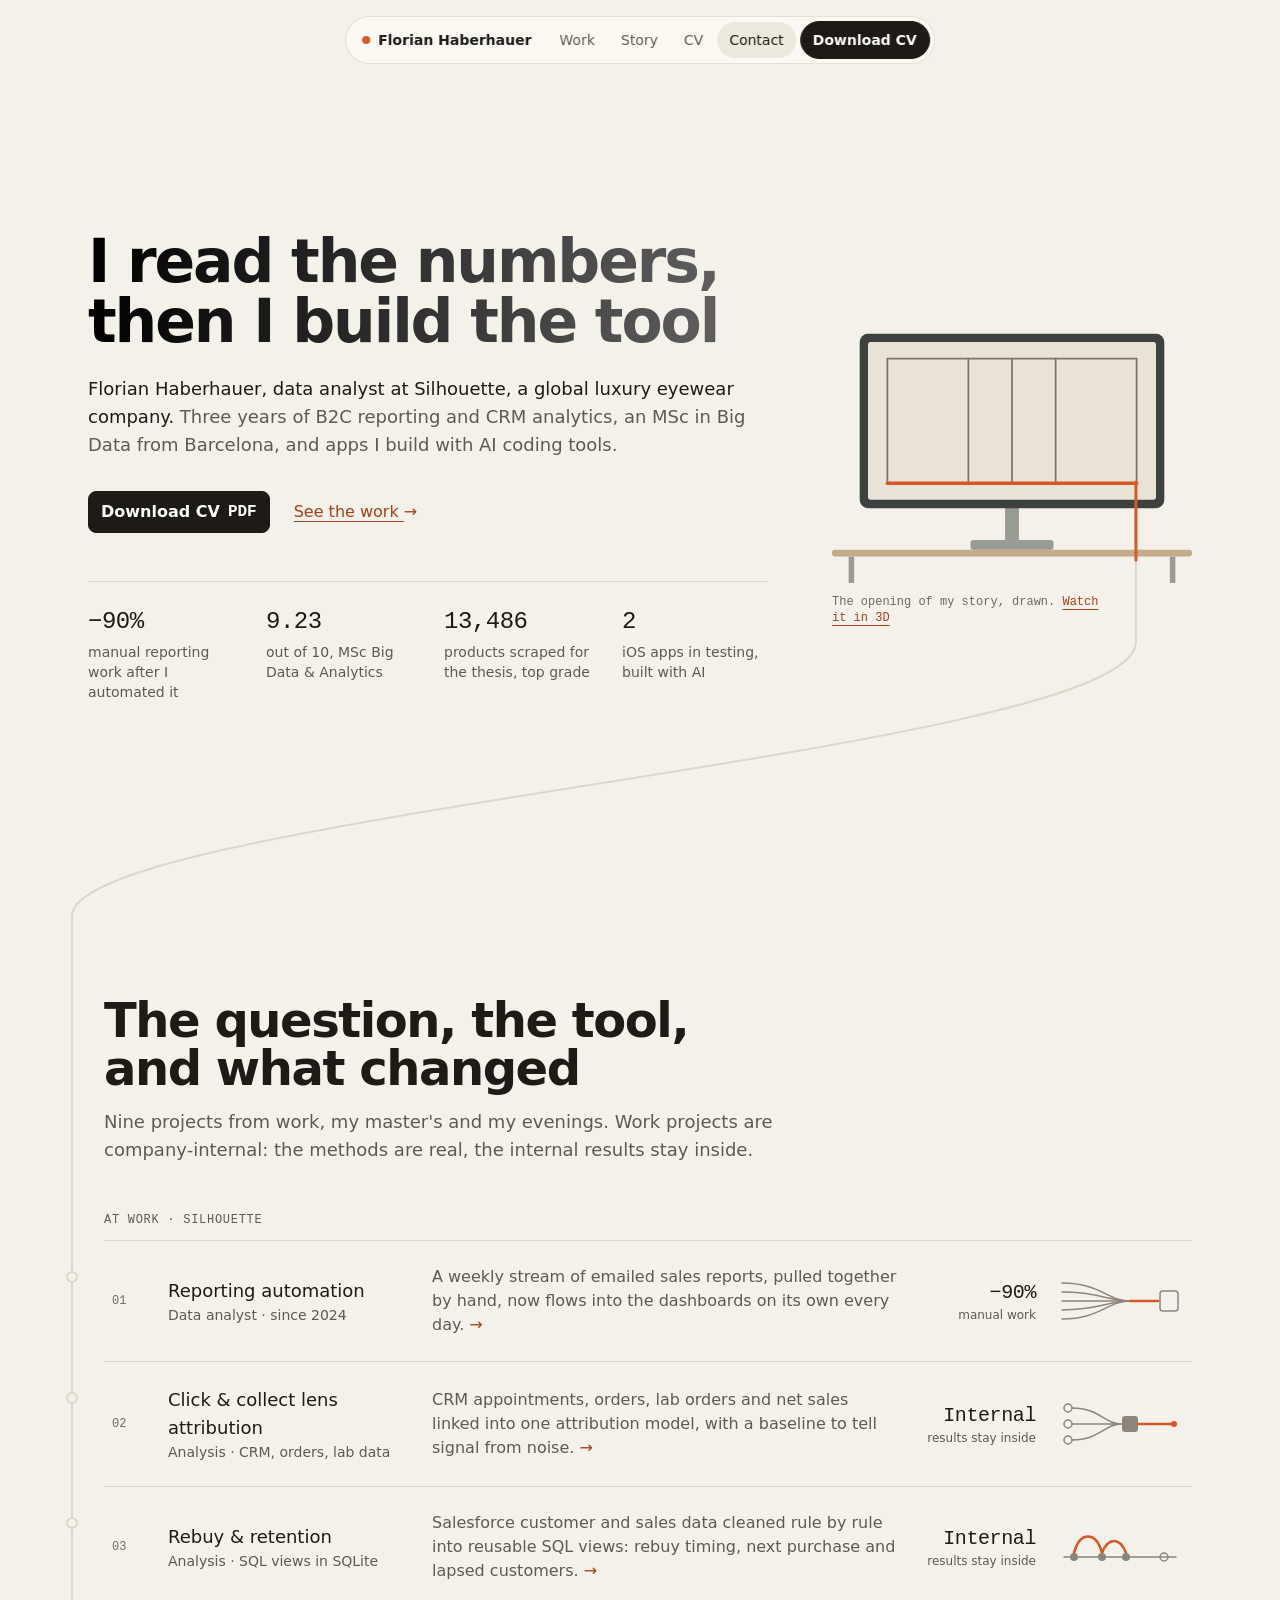
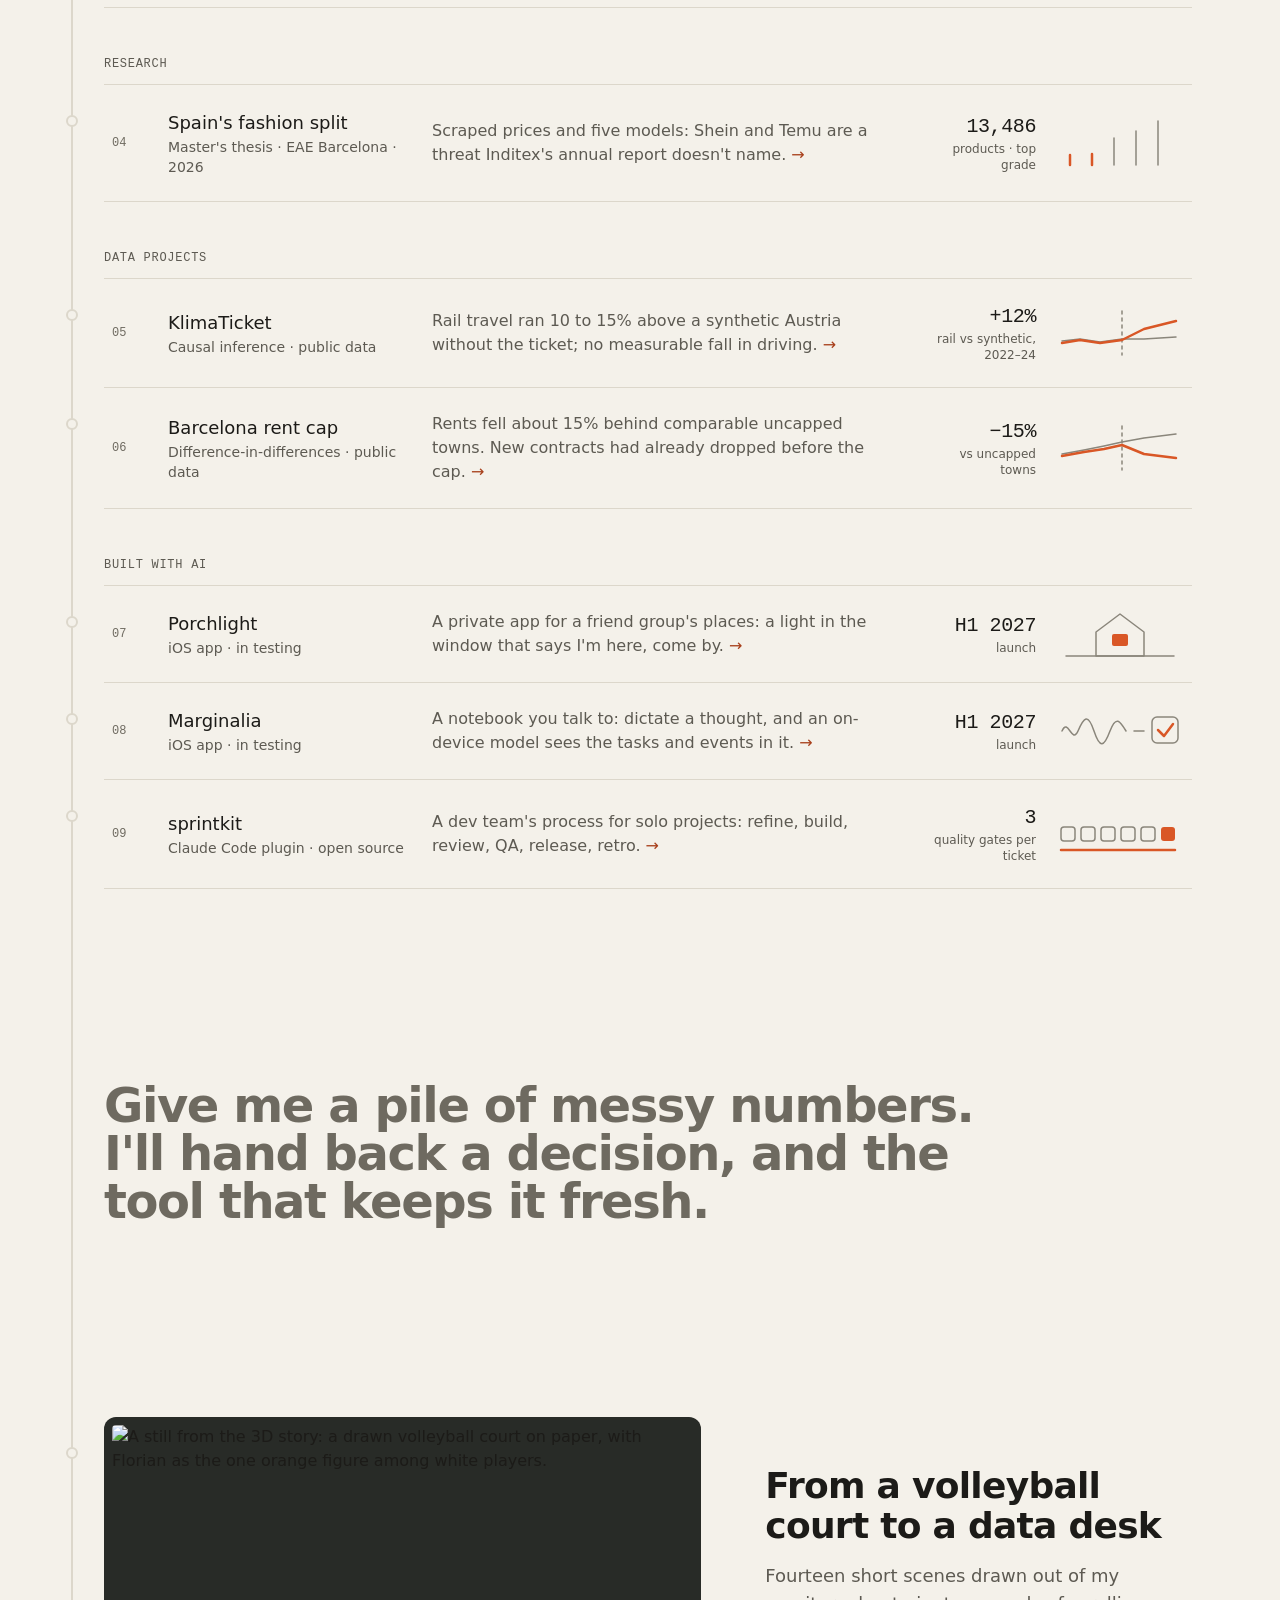
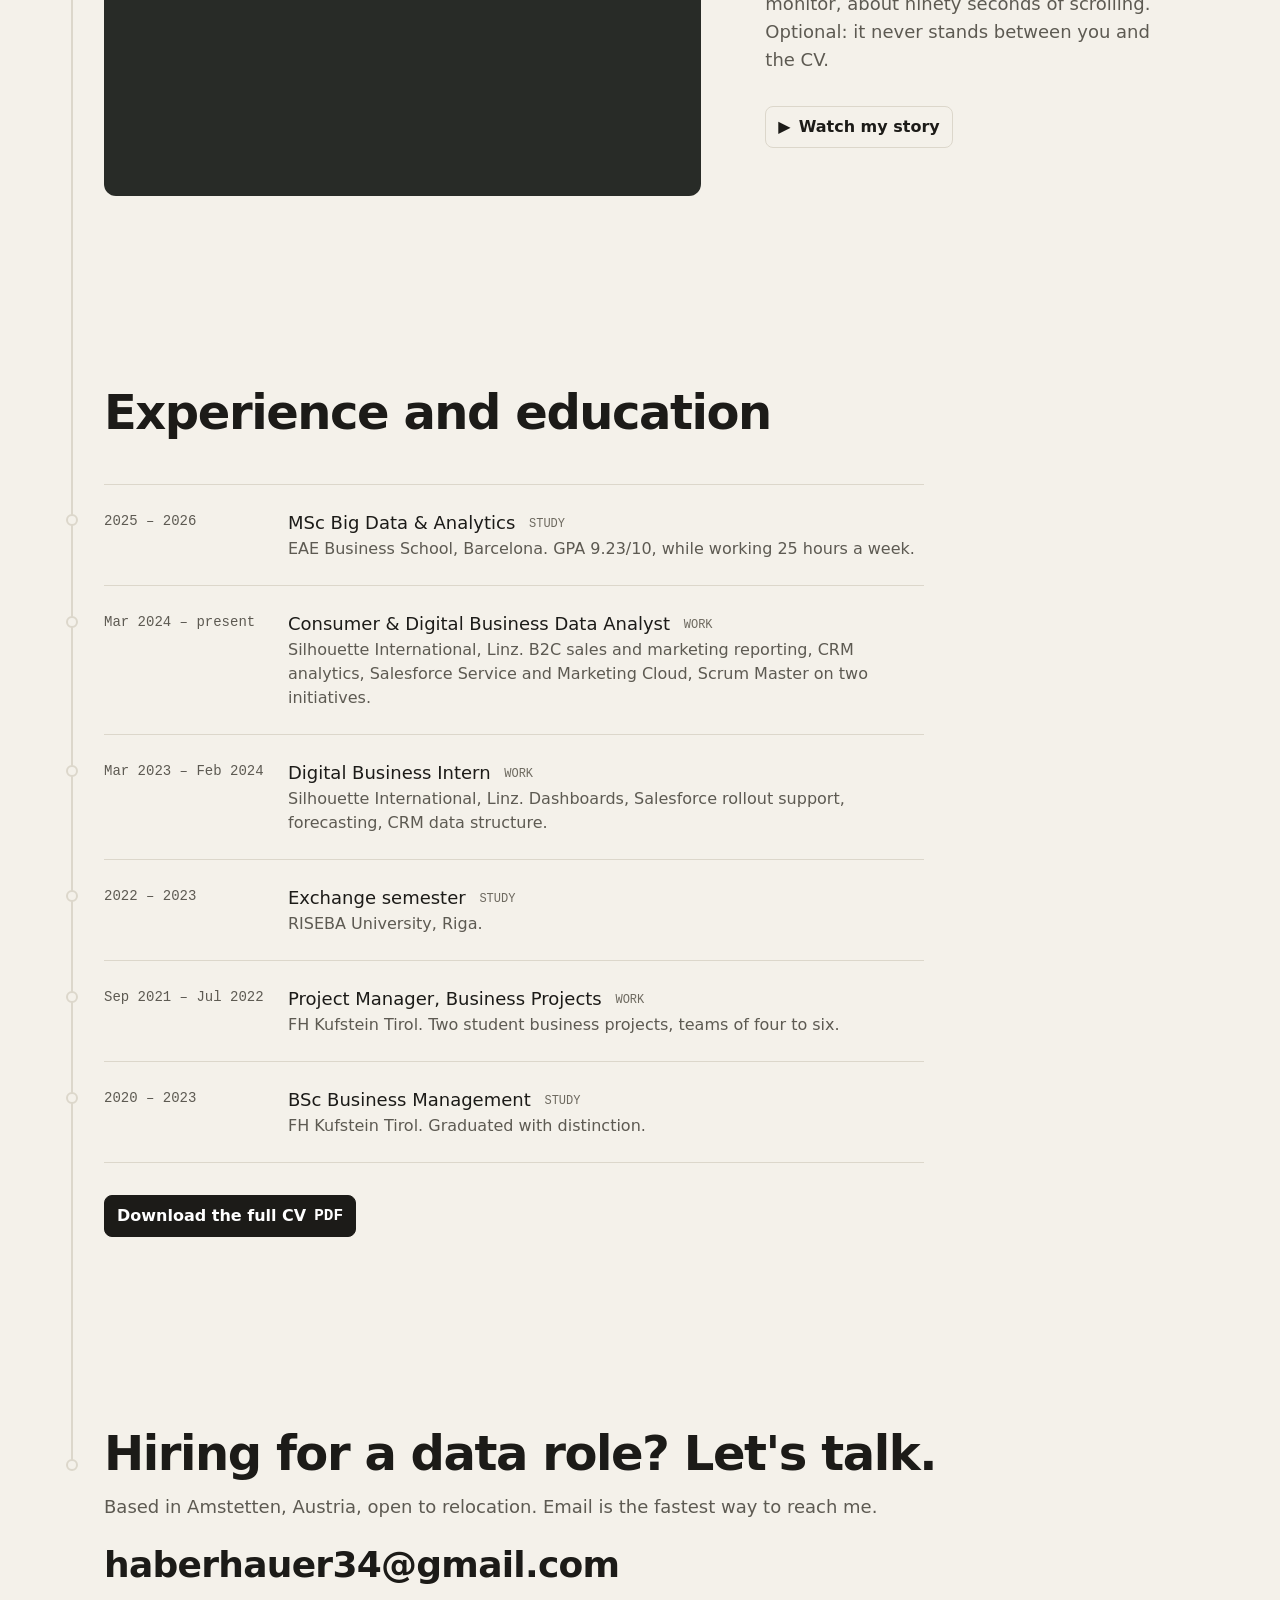
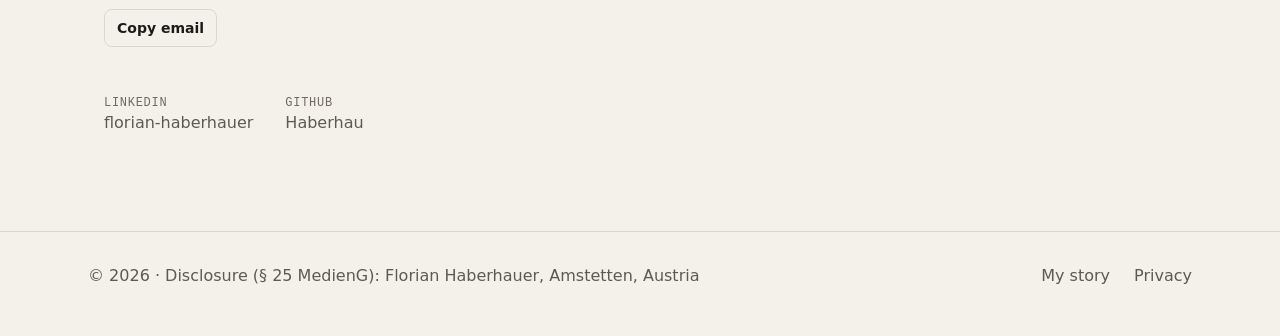
==== commit e451bb37: "Disclosure under § 25 MedienG and a privacy page; three.js served from the site; plainer headlines; " ====
--- a/index.html
+++ b/index.html
@@ -307,8 +307,8 @@
 </main>
 
 <footer class="foot">
-  <div class="wrap"><span>© 2026 Florian Haberhauer</span>
-    <nav aria-label="Footer"><a href="story.html">My story</a></nav></div>
+  <div class="wrap"><span>© 2026 · Disclosure (§ 25 MedienG): Florian Haberhauer, Amstetten, Austria</span>
+    <nav aria-label="Footer"><a href="story.html">My story</a><a href="privacy.html">Privacy</a></nav></div>
 </footer>
 
 <script>
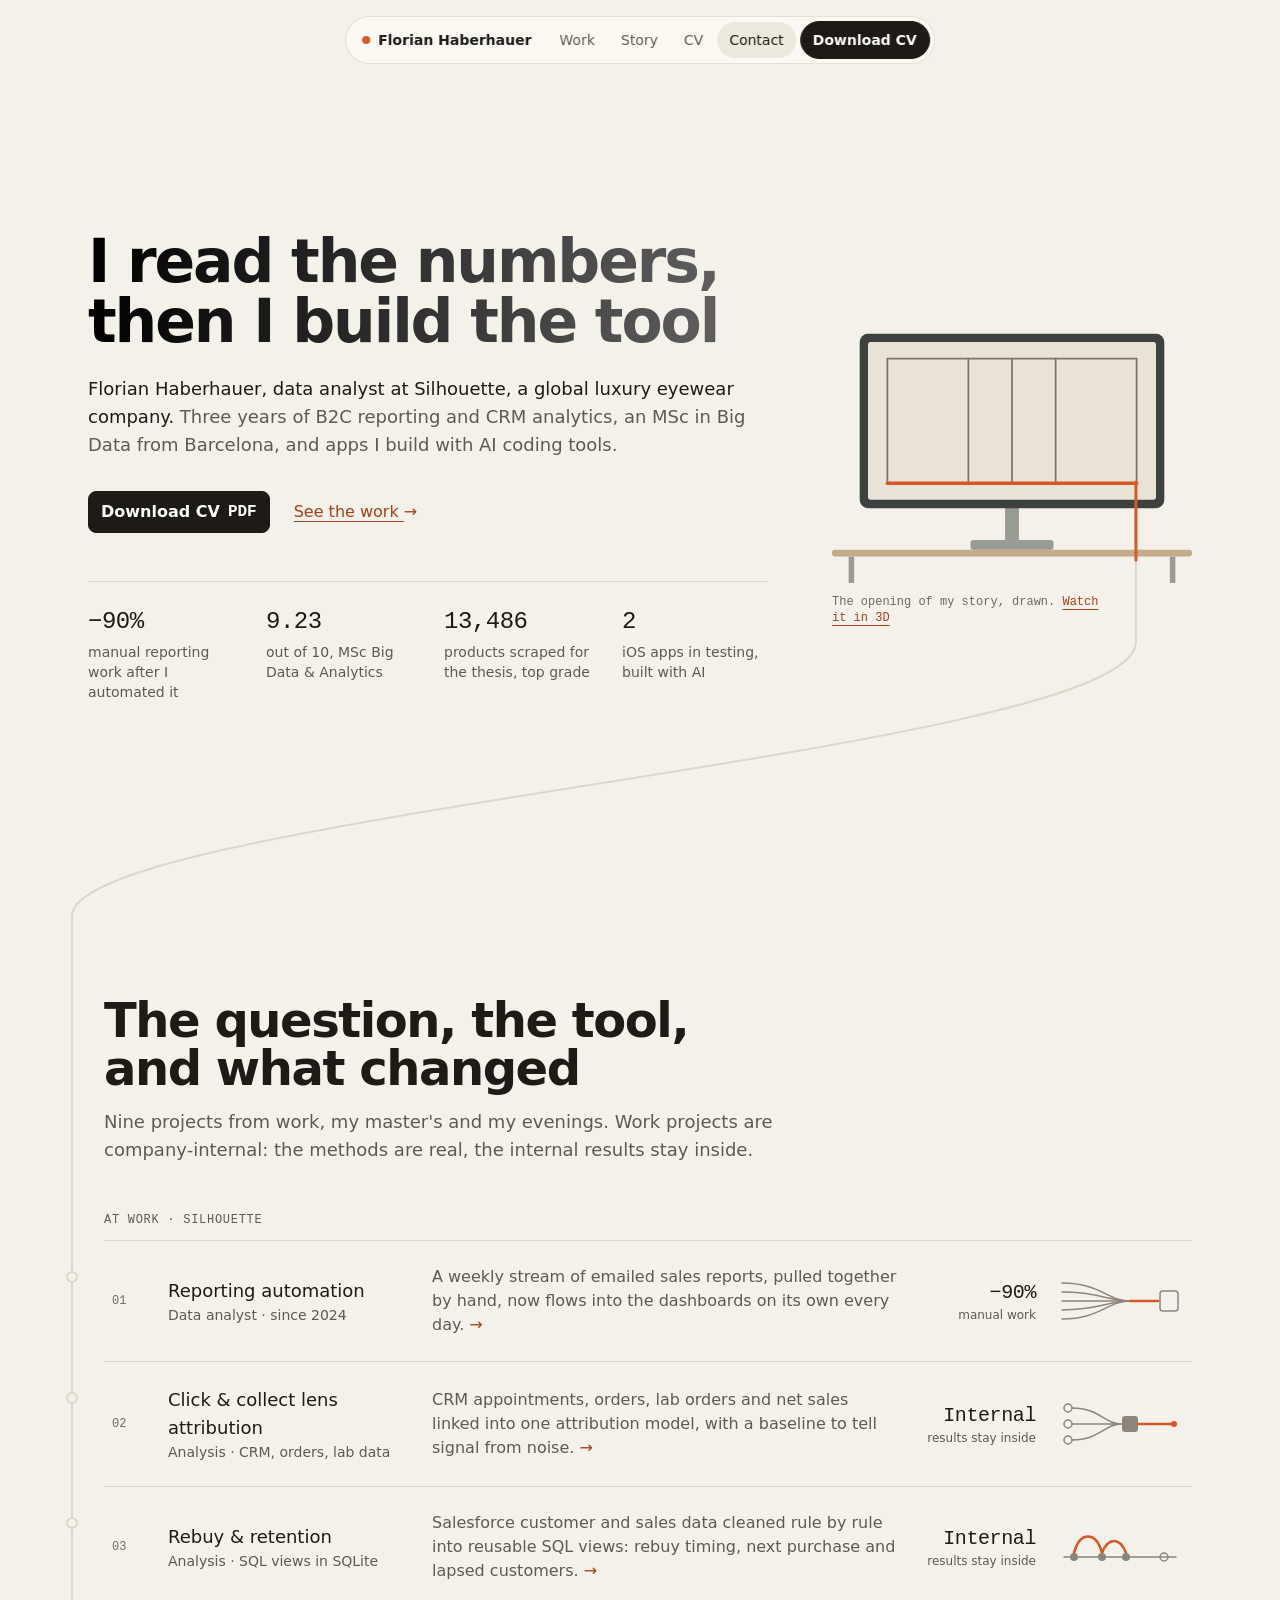
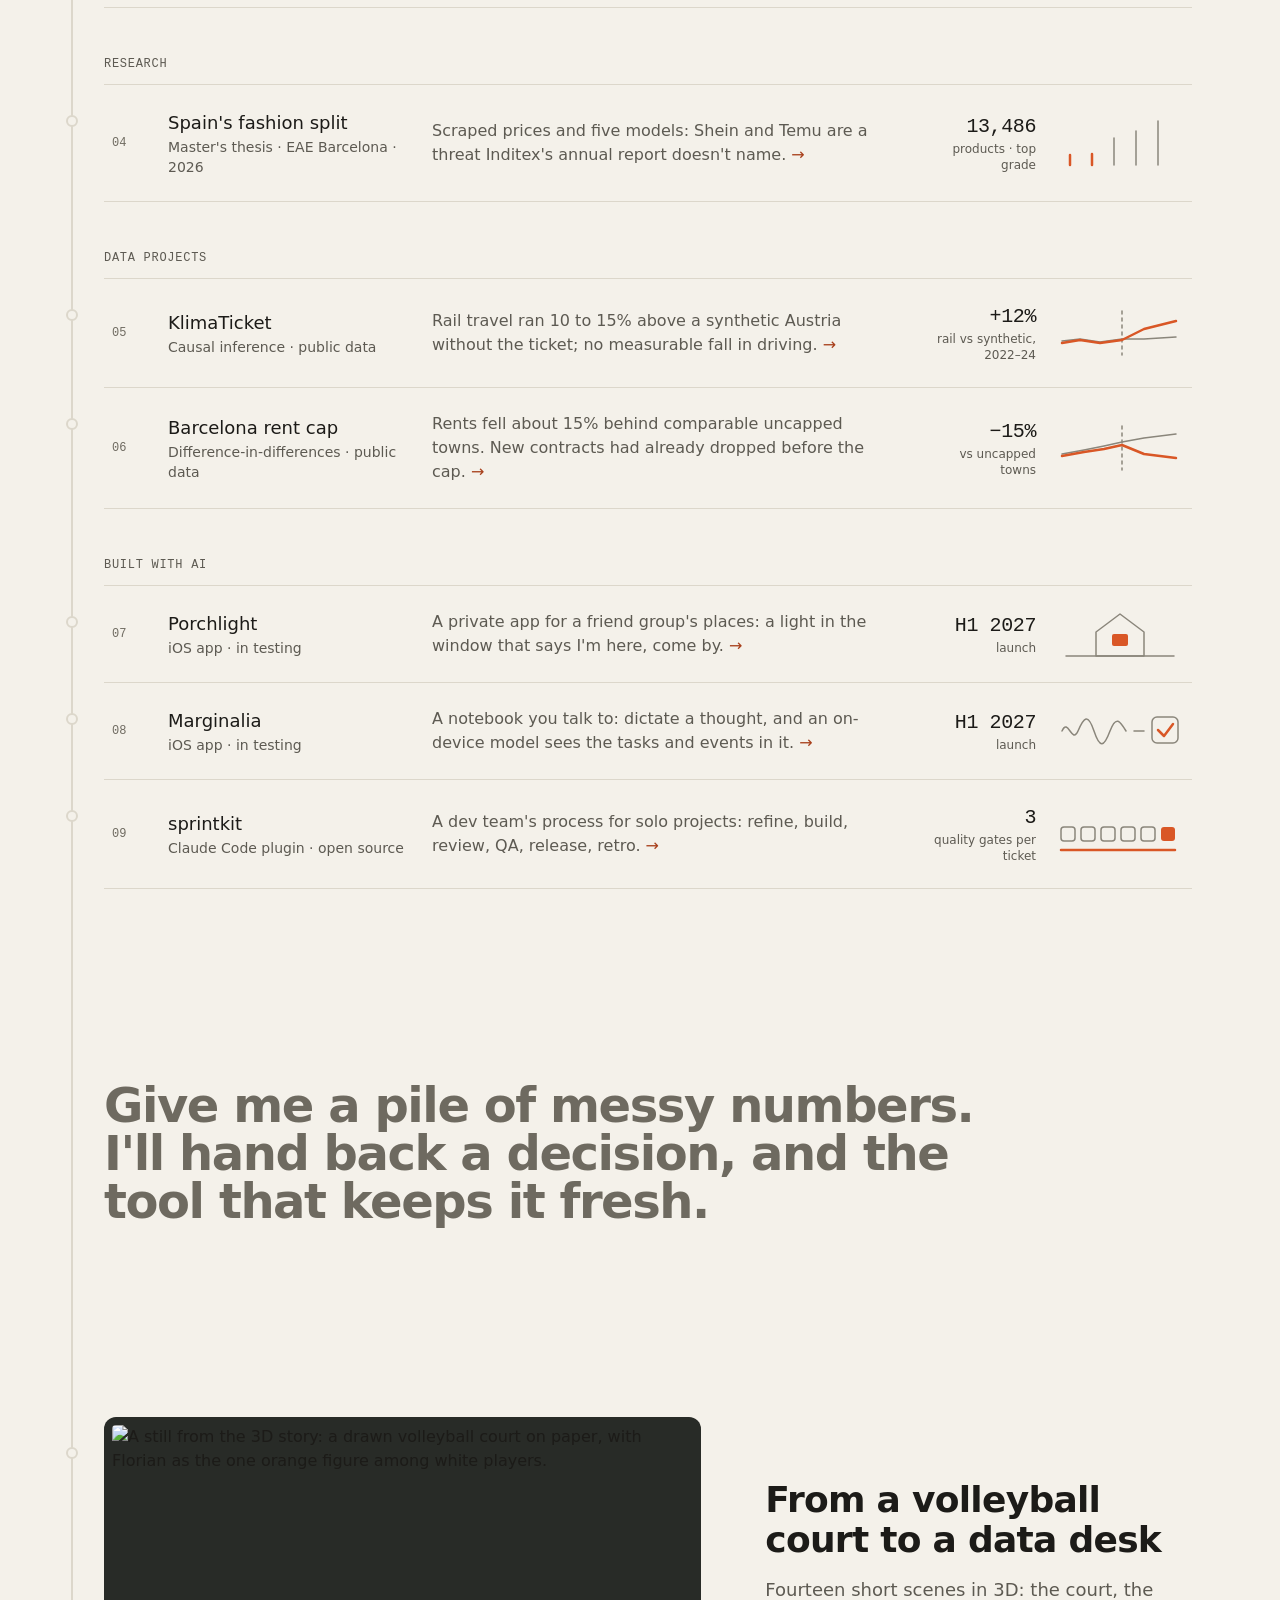
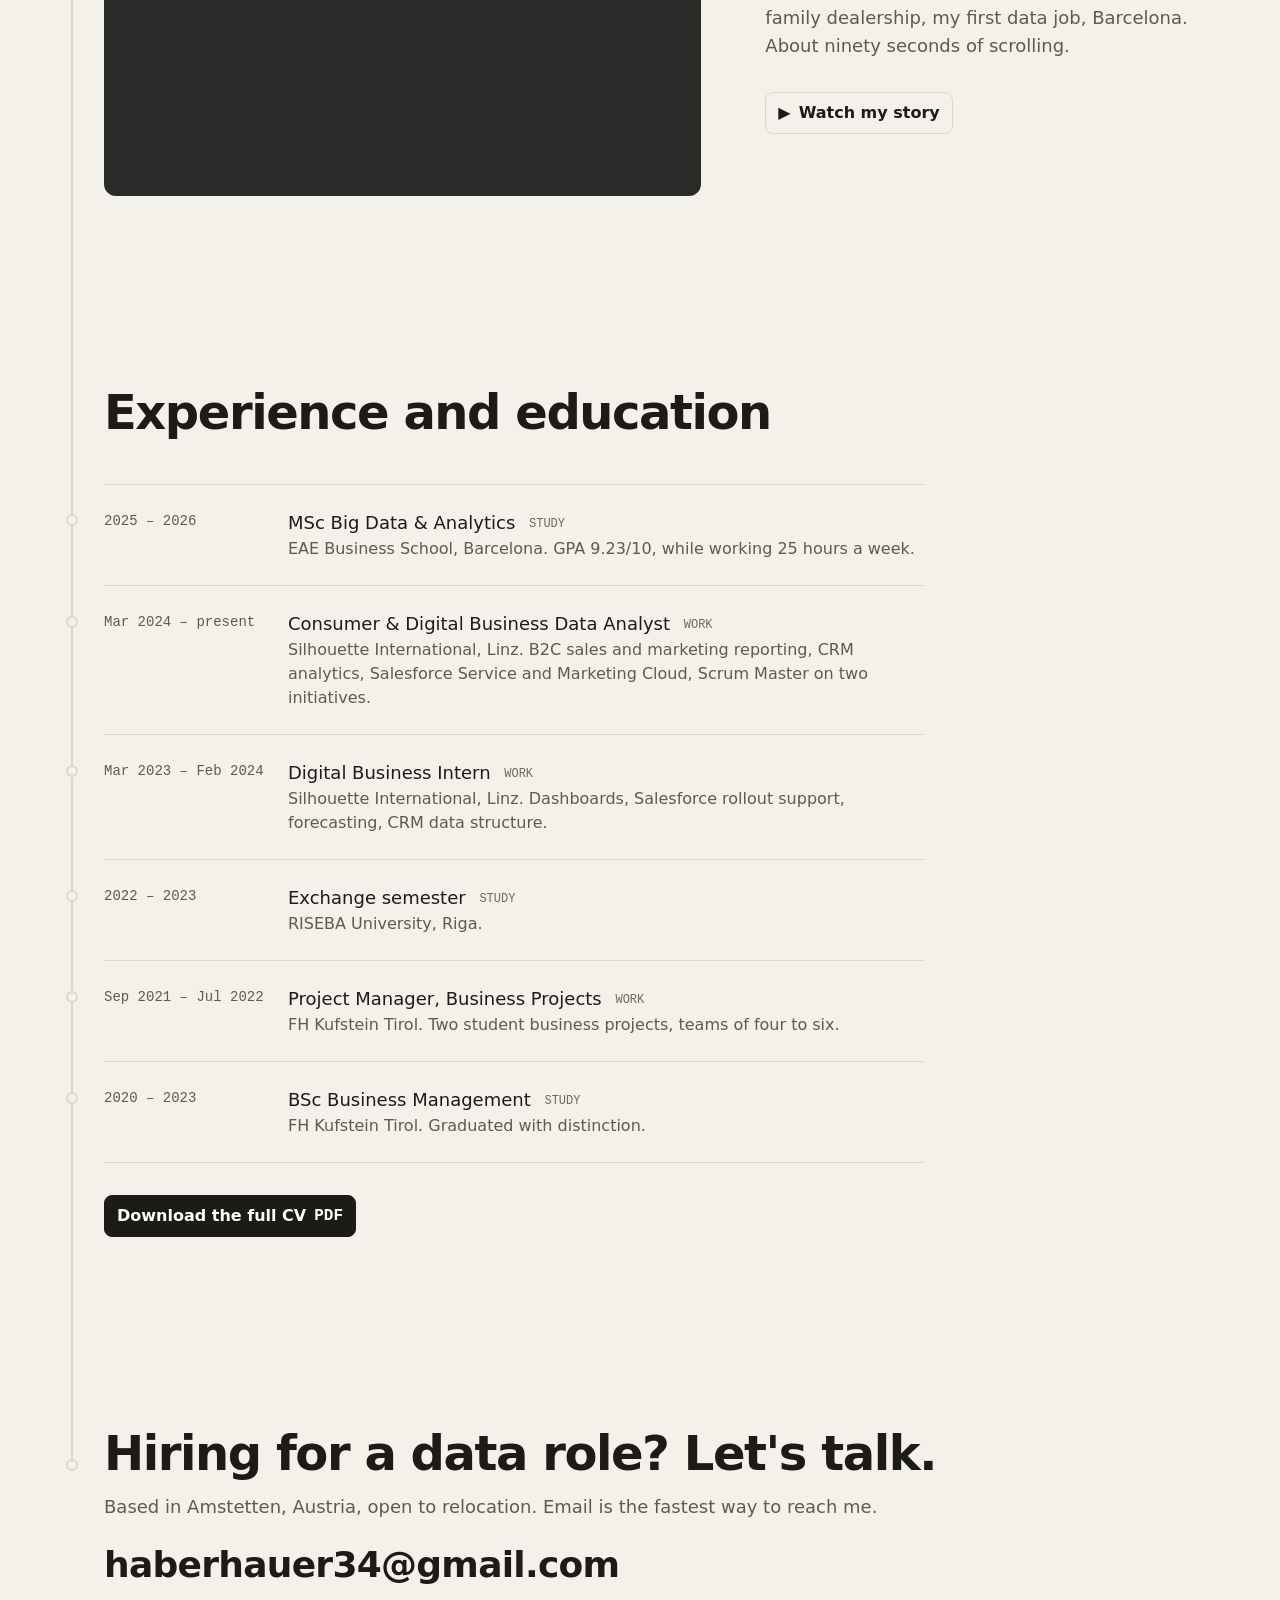
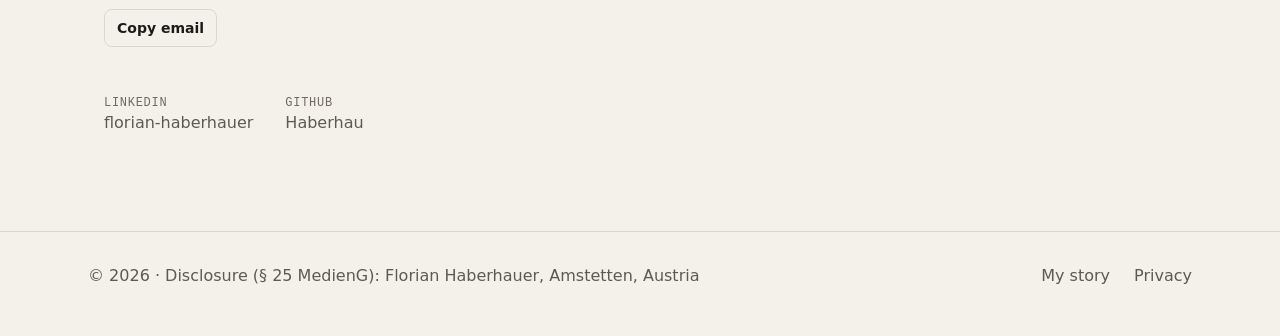
==== commit b1946ad5: "Story teaser: say what's in the story, not how optional it is" ====
--- a/index.html
+++ b/index.html
@@ -266,7 +266,7 @@
       <a class="bezel" href="story.html" aria-label="Watch my story"><img src="img/story-poster.jpg" alt="A still from the 3D story: a drawn volleyball court on paper, with Florian as the one orange figure among white players." width="1440" height="900" loading="lazy"></a>
       <div>
         <h2 class="heading-3" id="story-h">From a volleyball court to a data desk</h2>
-        <p class="body-7">Fourteen short scenes drawn out of my monitor, about ninety seconds of scrolling. Optional: it never stands between you and the CV.</p>
+        <p class="body-7">Fourteen short scenes in 3D: the court, the family dealership, my first data job, Barcelona. About ninety seconds of scrolling.</p>
         <div class="actions"><a class="btn ghost" href="story.html"><span aria-hidden="true">▶</span> Watch my story</a></div>
       </div>
     </div>
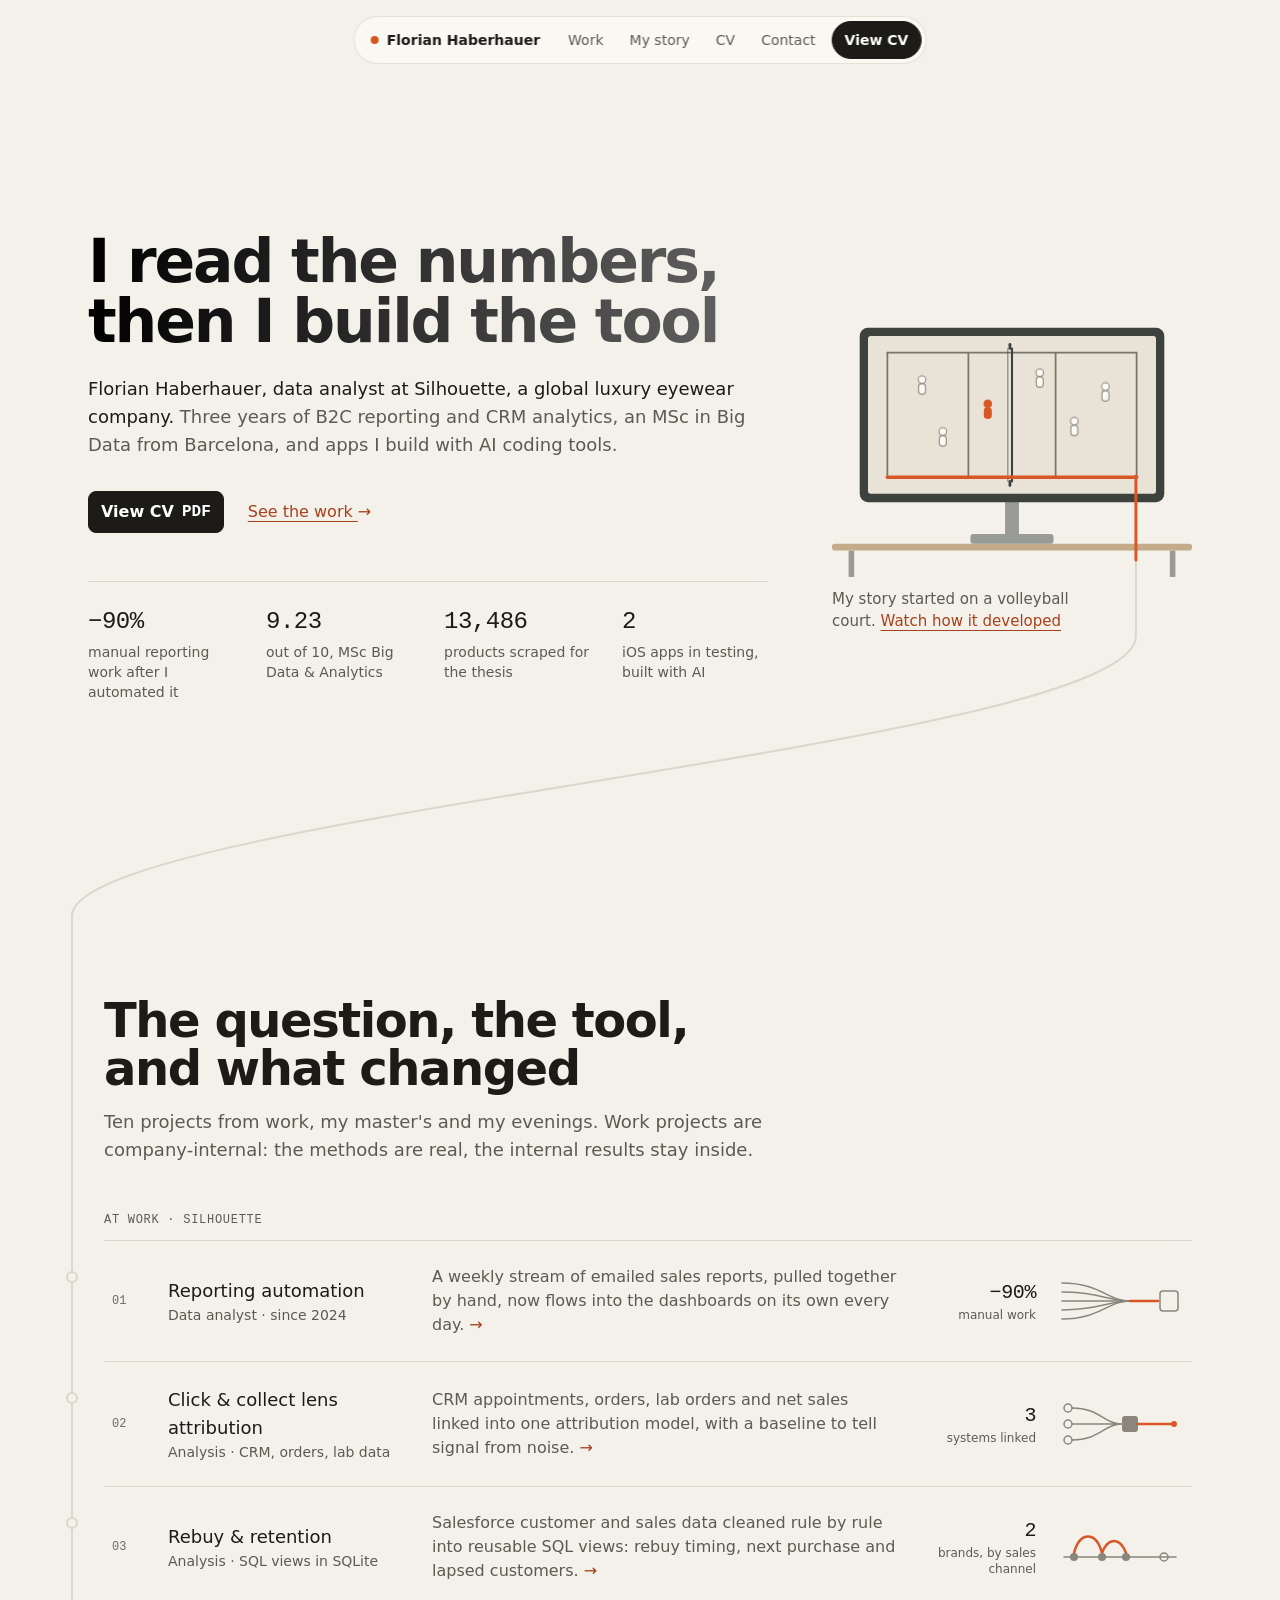
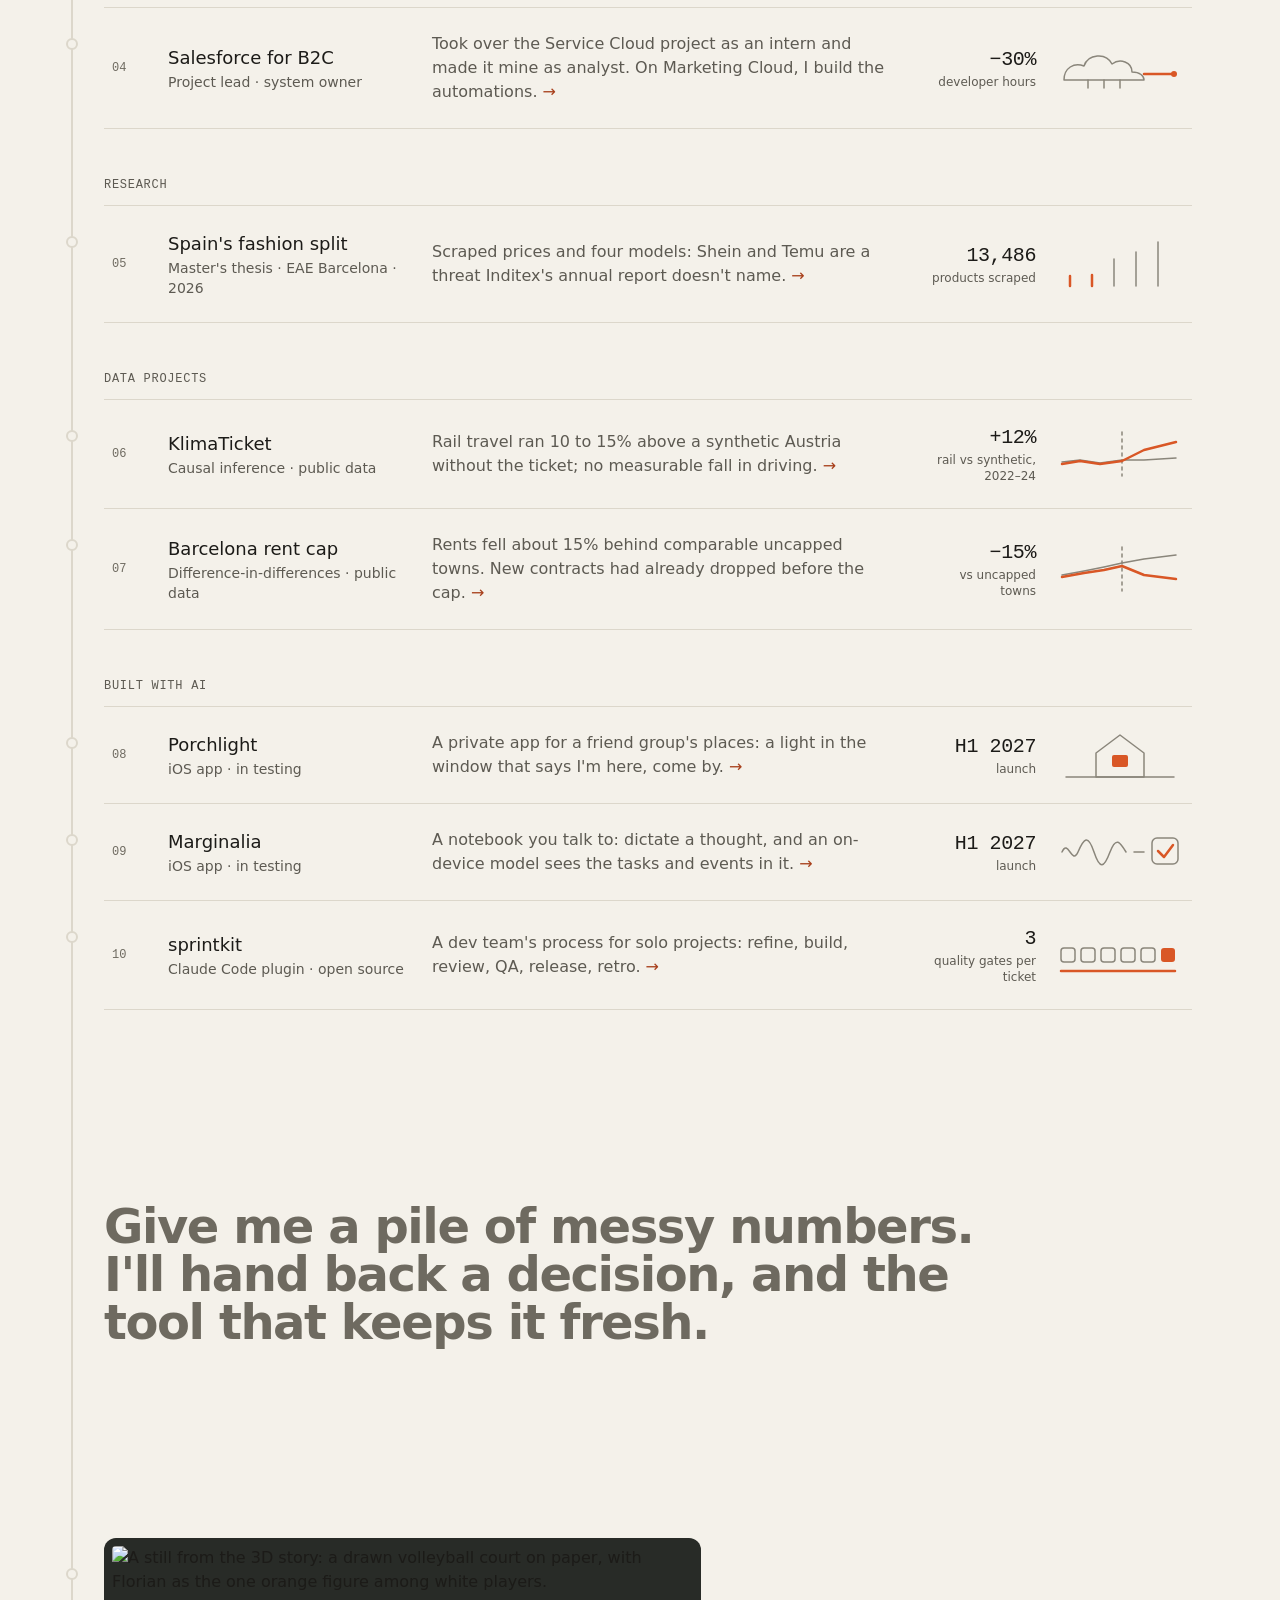
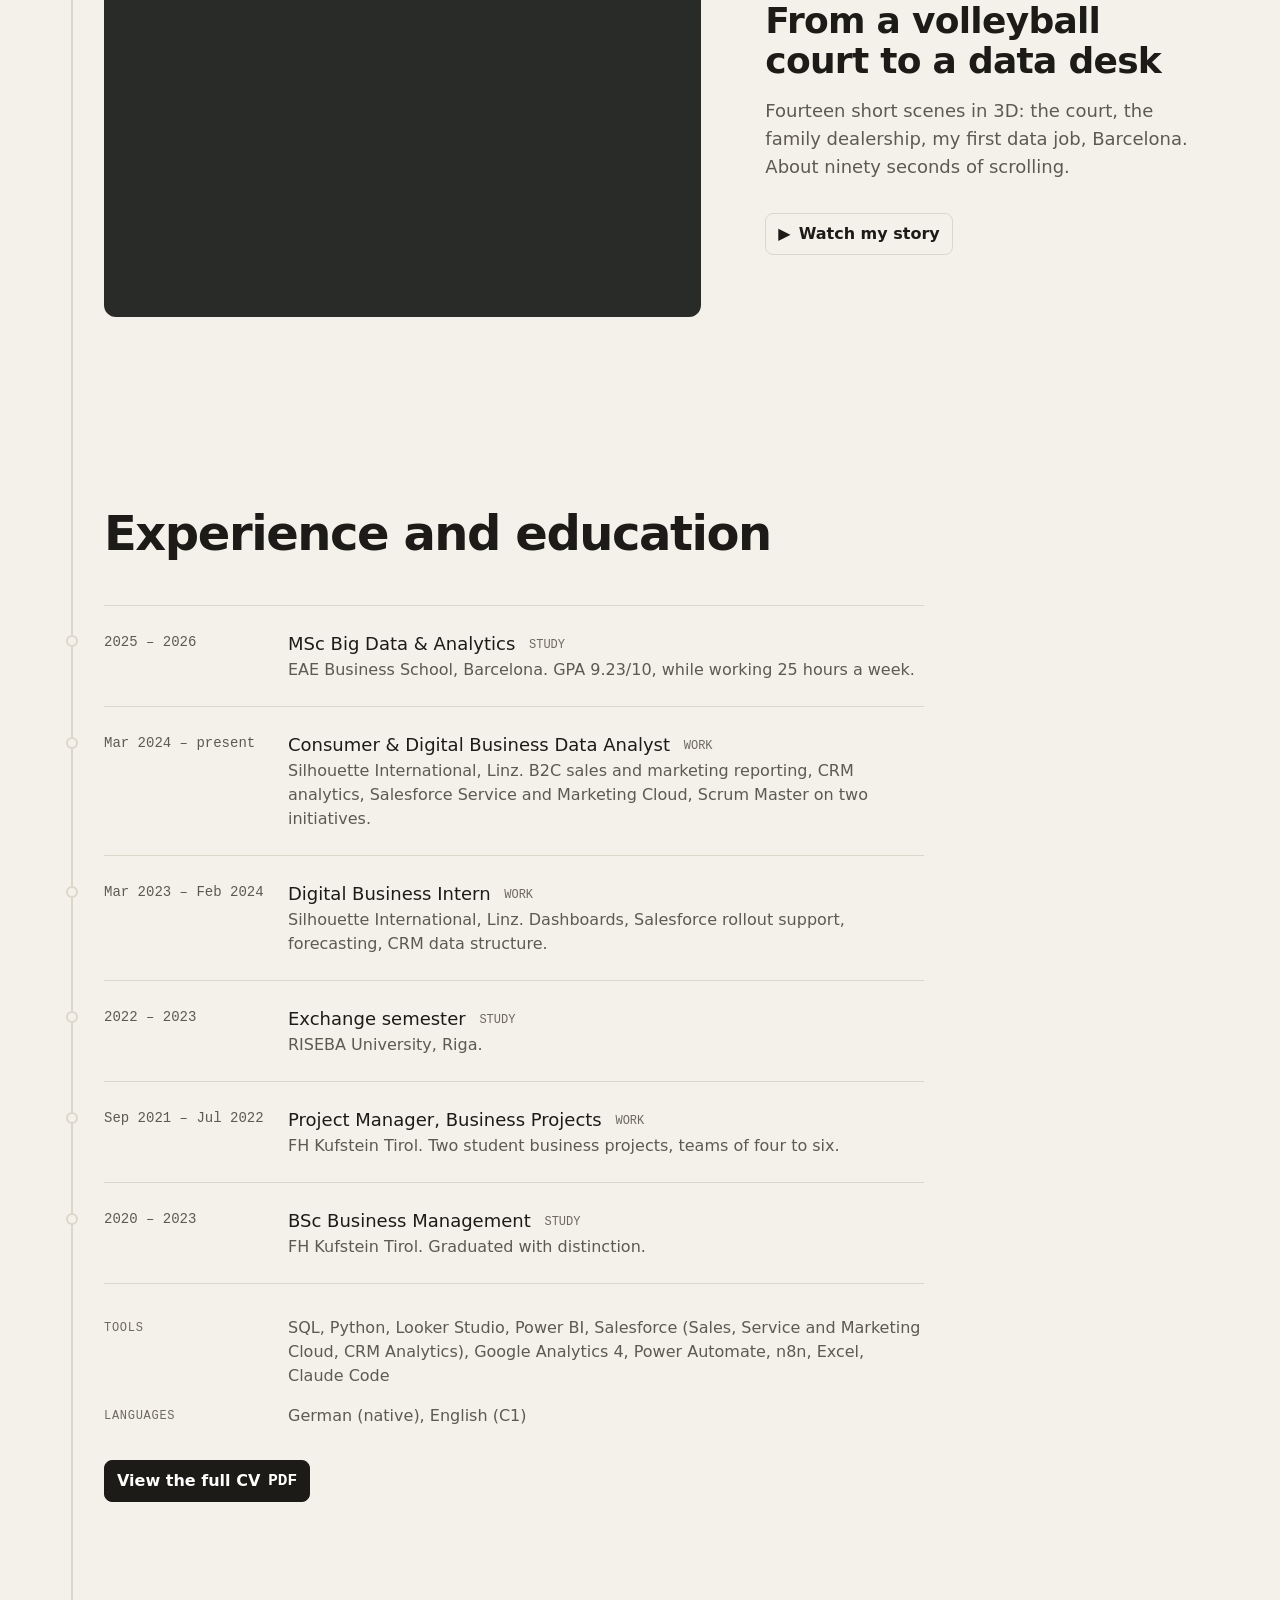
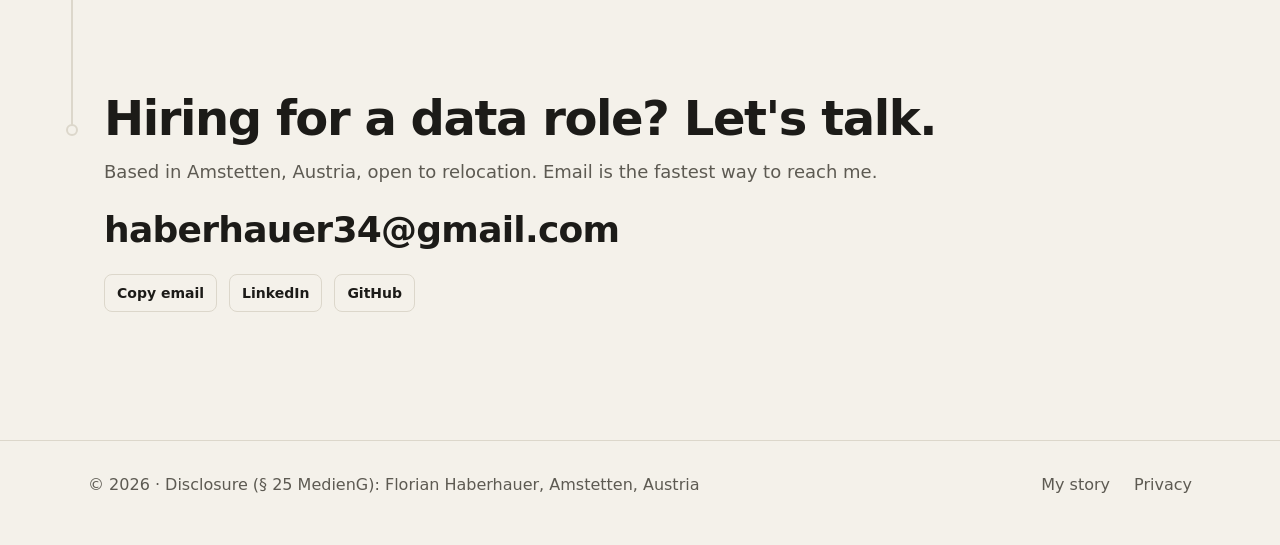
==== commit 263a2d3a: "Audit fixes, Salesforce case, court in the hero, new CV - New work case: Salesforce for B2C (project" ====
--- a/index.html
+++ b/index.html
@@ -5,14 +5,14 @@
 <meta name="viewport" content="width=device-width, initial-scale=1">
 <title>Florian Haberhauer · Data analyst</title>
 <meta name="description" content="Florian Haberhauer reads the numbers, then builds the tool: B2C reporting and CRM analytics at Silhouette, an MSc in Big Data from Barcelona, and apps built with AI coding tools.">
-<link rel="canonical" href="https://haberhau.github.io/p-4bhgh01ur8/">
+<link rel="canonical" href="https://haberhau.github.io/portfolio/">
 <link rel="icon" href="favicon.svg" type="image/svg+xml">
 <meta name="theme-color" content="#f4f1ea">
 <meta property="og:type" content="website">
-<meta property="og:url" content="https://haberhau.github.io/p-4bhgh01ur8/">
+<meta property="og:url" content="https://haberhau.github.io/portfolio/">
 <meta property="og:title" content="Florian Haberhauer · Data analyst">
 <meta property="og:description" content="I read the numbers, then I build the tool. Data analyst in B2C reporting and CRM analytics who builds his own tools with AI. Projects, CV and contact.">
-<meta property="og:image" content="https://haberhau.github.io/p-4bhgh01ur8/img/share.jpg?v=3">
+<meta property="og:image" content="https://haberhau.github.io/portfolio/img/share.jpg?v=3">
 <meta property="og:image:width" content="1200"><meta property="og:image:height" content="630">
 <meta property="og:image:alt" content="Florian Haberhauer: I read the numbers, then I build the tool. Three figures (90% less manual reporting work, MSc GPA 9.23, 13,486 products scraped) beside a framed still of a drawn volleyball court with Florian as the one orange figure.">
 <meta name="twitter:card" content="summary_large_image">
@@ -23,7 +23,7 @@
 </script>
 <link rel="preload" href="fonts/Geist-Variable.woff2" as="font" type="font/woff2" crossorigin>
 <!-- Bump ?v= on the CSS and JS links whenever they change, so browsers don't keep running an old copy. -->
-<link rel="stylesheet" href="css/site.css?v=8">
+<link rel="stylesheet" href="css/site.css?v=9">
 <style>
   main { position: relative; }
 
@@ -45,11 +45,18 @@
   .desk svg { width: 100%; height: auto; overflow: visible; }
   .court path { fill: none; stroke: #77756d; stroke-width: 2.5; stroke-linecap: round; }
   .court .base { stroke: var(--orange); stroke-width: 5; }
-  .js .court path { stroke-dasharray: 1; stroke-dashoffset: 1; animation: draw .5s var(--ease) forwards; }
-  .court path:nth-child(2) { animation-delay: .15s; } .court path:nth-child(3) { animation-delay: .3s; } .court path:nth-child(4) { animation-delay: .45s; }
-  .court path:nth-child(5) { animation-delay: .6s; } .court path:nth-child(6) { animation-delay: .75s; } .court path:nth-child(7) { animation-delay: .95s; }
+  .court .net { stroke: #3e423f; stroke-width: 3; } .court .net.thin { stroke-width: 1; stroke-dasharray: 2 3; } .court .post { stroke: #3e423f; stroke-width: 4; }
+  .js .court path:not(.thin) { stroke-dasharray: 1; stroke-dashoffset: 1; animation: draw .5s var(--ease) forwards; }
+  .court path:nth-child(2) { animation-delay: .1s; } .court path:nth-child(3) { animation-delay: .2s; } .court path:nth-child(4) { animation-delay: .3s; }
+  .court path:nth-child(5) { animation-delay: .4s; } .court path:nth-child(6) { animation-delay: .5s; } .court path:nth-child(8) { animation-delay: .6s; } .court path:nth-child(9) { animation-delay: .6s; }
+  .js .court .base { animation-delay: .95s; }   /* last, so the line runs out of the screen right after it */
   @keyframes draw { to { stroke-dashoffset: 0; } }
-  .desk figcaption { margin-top: var(--s-100); max-width: 76%; color: var(--faint); font: 400 12px/16px var(--mono); }   /* stays left of the line's drop */
+  /* The players: five white, Florian in orange; they appear once the court is drawn */
+  .fig circle, .fig rect { fill: #fbfaf6; stroke: #8a867b; stroke-width: 1.5; }
+  .fig.o circle, .fig.o rect { fill: var(--orange); stroke: var(--orange); }
+  .js .fig { opacity: 0; animation: fade .5s var(--ease) forwards; }
+  @keyframes fade { to { opacity: 1; } }
+  .desk figcaption { margin-top: var(--s-100); max-width: 76%; color: var(--muted); font-size: 15px; line-height: 22px; }   /* stays left of the line's drop */
 
   /* --- The line down the page ------------------------------------------------------------------- */
   #spine { position: absolute; left: 0; top: 0; width: 100%; height: 100%; pointer-events: none; overflow: visible; z-index: 1; }
@@ -95,6 +102,10 @@
     .rows a { grid-template-columns: var(--s-400) minmax(0, 1fr) auto; grid-template-areas: "n t k" "n f f" "n d d"; }
     .rows .n { grid-area: n; align-self: start; padding-top: var(--s-50); padding-left: 0; } .rows .t { grid-area: t; } .rows .f { grid-area: f; } .rows .k { grid-area: k; align-self: start; } .rows .doodle { grid-area: d; }
   }
+  @media (max-width: 639px) {   /* phones: no line drawings, so the list stays short */
+    .rows a { grid-template-areas: "n t k" "n f f"; }
+    .rows .doodle { display: none; }
+  }
 
   /* Tagline reveal (B11): word by word, from muted to full ink */
   .tagline { padding: var(--s-900) 0; }
@@ -121,6 +132,11 @@
   .cv span { color: var(--muted); }
   .cv .tag { display: inline-block; margin-left: var(--s-75); font: 500 12px/16px var(--mono); color: var(--faint); vertical-align: 2px; }
   @media (max-width: 640px) { .cv li { grid-template-columns: minmax(0, 1fr); } }
+  .skills { max-width: 820px; margin: var(--s-400) 0 0; display: grid; gap: var(--s-200); }
+  .skills div { display: grid; grid-template-columns: 10rem minmax(0, 1fr); gap: var(--s-50) var(--s-300); }
+  .skills dt { font: 500 12px/24px var(--mono); letter-spacing: .06em; text-transform: uppercase; color: var(--faint); }
+  .skills dd { margin: 0; color: var(--muted); }
+  @media (max-width: 640px) { .skills div { grid-template-columns: minmax(0, 1fr); } }
   .after-cv { margin-top: var(--s-400); }
 
   /* Contact */
@@ -128,10 +144,7 @@
   .contact .email:hover { color: var(--orange-text); }
   @media (max-width: 767px) { .contact .email { font-size: 24px; line-height: 32px; } }
   .contact .actions { display: flex; flex-wrap: wrap; gap: var(--s-100); align-items: center; margin-top: var(--s-300); }
-  .contact .status { color: var(--muted); font-size: 14px; line-height: 20px; min-height: 20px; }
-  .elsewhere { list-style: none; padding: 0; margin: var(--s-600) 0 0; display: flex; flex-wrap: wrap; gap: var(--s-200) var(--s-400); }
-  .elsewhere a { text-decoration: none; color: var(--muted); } .elsewhere a:hover { color: var(--ink); }
-  .elsewhere b { display: block; font: 500 12px/16px var(--mono); letter-spacing: .06em; text-transform: uppercase; color: var(--faint); }
+  .contact .status { margin-top: var(--s-100); color: var(--muted); font-size: 14px; line-height: 20px; min-height: 20px; }
 </style>
 </head>
 <body>
@@ -139,12 +152,12 @@
 
 <header class="nav" aria-label="Site">
   <a class="mark" href="#top"><i aria-hidden="true"></i>Florian Haberhauer</a>
-  <nav class="links" aria-label="Main"><a href="#work" data-nav="work">Work</a><a href="story.html">Story</a><a href="#cv" data-nav="cv">CV</a><a href="#contact" data-nav="contact">Contact</a></nav>
-  <a class="btn small" href="Florian-Haberhauer-CV.pdf" download>Download CV</a>
+  <nav class="links" aria-label="Main"><a href="#work" data-nav="work">Work</a><a href="story.html">My story</a><a href="#cv" data-nav="cv">CV</a><a href="#contact" data-nav="contact">Contact</a></nav>
+  <a class="btn small" href="Florian-Haberhauer-CV.pdf" target="_blank" rel="noopener">View CV<span class="sr-only"> (opens in a new tab)</span></a>
   <button class="menu-btn" type="button" aria-expanded="false" aria-controls="panel" aria-label="Menu"><span></span><span></span></button>
 </header>
 <nav class="panel" id="panel" aria-label="Menu">
-  <a href="#work">Work</a><a href="story.html">My story</a><a href="#cv">CV</a><a href="#contact">Contact</a><a href="Florian-Haberhauer-CV.pdf" download>Download CV</a>
+  <a href="#work">Work</a><a href="story.html">My story</a><a href="#cv">CV</a><a href="#contact">Contact</a><a href="Florian-Haberhauer-CV.pdf" target="_blank" rel="noopener">View CV<span class="sr-only"> (opens in a new tab)</span></a>
 </nav>
 
 <main id="top">
@@ -156,18 +169,18 @@
       <h1 class="heading-1 grad" id="hero-h">I read the numbers,<br>then I build the tool</h1>
       <p class="sub body-7"><b>Florian Haberhauer, data analyst at Silhouette, a global luxury eyewear company.</b> Three years of B2C reporting and CRM analytics, an MSc in Big Data from Barcelona, and apps I build with AI coding tools.</p>
       <div class="actions">
-        <a class="btn" href="Florian-Haberhauer-CV.pdf" download>Download CV <span class="mono" aria-hidden="true">PDF</span></a>
+        <a class="btn" href="Florian-Haberhauer-CV.pdf" target="_blank" rel="noopener">View CV <span class="mono" aria-hidden="true">PDF</span><span class="sr-only"> (opens in a new tab)</span></a>
         <a class="link" href="#work">See the work <span class="arrow" aria-hidden="true">→</span></a>
       </div>
       <dl class="stats">
         <div><dt>−90%</dt><dd>manual reporting work after I automated it</dd></div>
         <div><dt>9.23</dt><dd>out of 10, MSc Big Data &amp; Analytics</dd></div>
-        <div><dt>13,486</dt><dd>products scraped for the thesis, top grade</dd></div>
+        <div><dt>13,486</dt><dd>products scraped for the thesis</dd></div>
         <div><dt>2</dt><dd>iOS apps in testing, built with AI</dd></div>
       </dl>
     </div>
     <figure class="desk">
-      <svg viewBox="0 0 520 400" role="img" aria-label="A drawn desk with a monitor. A volleyball court draws itself on the screen; its orange baseline runs out of the monitor and becomes the line down this page.">
+      <svg viewBox="0 0 520 400" role="img" aria-label="A drawn desk with a monitor. On the screen a volleyball court draws itself, with its net, five white players and one orange player: Florian. The orange baseline runs out of the monitor and becomes the line down this page.">
         <rect x="0" y="352" width="520" height="10" rx="4" fill="#c4ac8a"/>
         <rect x="24" y="362" width="8" height="38" fill="#989b96"/><rect x="488" y="362" width="8" height="38" fill="#989b96"/>
         <rect x="200" y="338" width="120" height="14" rx="4" fill="#989b96"/><rect x="250" y="268" width="20" height="72" fill="#989b96"/>
@@ -175,12 +188,20 @@
         <rect x="52" y="52" width="416" height="228" rx="4" fill="#e8e3d6"/>
         <g class="court">
           <path pathLength="1" d="M80 76 H440"/><path pathLength="1" d="M440 76 V256"/><path pathLength="1" d="M80 256 V76"/>
-          <path pathLength="1" d="M197 76 V256"/><path pathLength="1" d="M260 76 V256"/><path pathLength="1" d="M323 76 V256"/>
+          <path pathLength="1" d="M197 76 V256"/><path pathLength="1" d="M323 76 V256"/>
+          <path pathLength="1" class="net" d="M260 70 V262"/><path pathLength="1" class="net thin" d="M254 70 V262"/>
+          <path pathLength="1" class="post" d="M257 64 V70"/><path pathLength="1" class="post" d="M257 262 V268"/>
           <path pathLength="1" class="base" d="M80 256 H440"/>
         </g>
+        <g class="fig" style="animation-delay: 1.3s"><circle cx="130" cy="115" r="5.5"/><rect x="125" y="121" width="10" height="15" rx="4"/></g>
+        <g class="fig" style="animation-delay: 1.4s"><circle cx="160" cy="190" r="5.5"/><rect x="155" y="196" width="10" height="15" rx="4"/></g>
+        <g class="fig o" style="animation-delay: 1.15s"><circle cx="225" cy="150" r="5.5"/><rect x="220" y="156" width="10" height="15" rx="4"/></g>
+        <g class="fig" style="animation-delay: 1.4s"><circle cx="300" cy="105" r="5.5"/><rect x="295" y="111" width="10" height="15" rx="4"/></g>
+        <g class="fig" style="animation-delay: 1.1s"><circle cx="350" cy="175" r="5.5"/><rect x="345" y="181" width="10" height="15" rx="4"/></g>
+        <g class="fig" style="animation-delay: 1.25s"><circle cx="395" cy="125" r="5.5"/><rect x="390" y="131" width="10" height="15" rx="4"/></g>
         <circle id="lineStart" cx="440" cy="256" r="1" fill="none"/>
       </svg>
-      <figcaption>The opening of my story, drawn. <a class="link" href="story.html">Watch it in 3D</a></figcaption>
+      <figcaption>My story started on a volleyball court. <a class="link" href="story.html">Watch how it developed</a></figcaption>
     </figure>
   </div>
 </section>
@@ -189,7 +210,7 @@
   <div class="wrap on-line">
     <div class="section-head" data-reveal>
       <h2 class="heading-2" id="work-h">The question, the tool, and what changed</h2>
-      <p class="body-7">Nine projects from work, my master's and my evenings. Work projects are company-internal: the methods are real, the internal results stay inside.</p>
+      <p class="body-7">Ten projects from work, my master's and my evenings. Work projects are company-internal: the methods are real, the internal results stay inside.</p>
     </div>
 
     <section class="group" aria-labelledby="g-work" data-reveal>
@@ -201,21 +222,25 @@
           <svg class="doodle" viewBox="0 0 120 48" aria-hidden="true"><path pathLength="1" d="M2 6C40 6 48 24 70 24"/><path pathLength="1" d="M2 15C40 15 48 24 70 24"/><path pathLength="1" d="M2 24H70"/><path pathLength="1" d="M2 33C40 33 48 24 70 24"/><path pathLength="1" d="M2 42C40 42 48 24 70 24"/><path pathLength="1" class="o" d="M70 24H98"/><rect x="100" y="14" width="18" height="20" rx="3"/></svg></a></li>
         <li data-node><a href="projects/case-attribution.html"><span class="n">02</span><span class="t"><b>Click &amp; collect lens attribution</b><small>Analysis · CRM, orders, lab data</small></span>
           <span class="f">CRM appointments, orders, lab orders and net sales linked into one attribution model, with a baseline to tell signal from noise. <span class="arrow">→</span></span>
-          <span class="k">Internal<small>results stay inside</small></span>
+          <span class="k">3<small>systems linked</small></span>
           <svg class="doodle" viewBox="0 0 120 48" aria-hidden="true"><circle cx="8" cy="8" r="4"/><circle cx="8" cy="24" r="4"/><circle cx="8" cy="40" r="4"/><path pathLength="1" d="M12 8C40 8 44 24 62 24M12 24H62M12 40C40 40 44 24 62 24"/><rect class="if" x="62" y="16" width="16" height="16" rx="3"/><path pathLength="1" class="o" d="M78 24H112"/><circle class="of" cx="114" cy="24" r="3"/></svg></a></li>
         <li data-node><a href="projects/case-rebuy.html"><span class="n">03</span><span class="t"><b>Rebuy &amp; retention</b><small>Analysis · SQL views in SQLite</small></span>
           <span class="f">Salesforce customer and sales data cleaned rule by rule into reusable SQL views: rebuy timing, next purchase and lapsed customers. <span class="arrow">→</span></span>
-          <span class="k">Internal<small>results stay inside</small></span>
+          <span class="k">2<small>brands, by sales channel</small></span>
           <svg class="doodle" viewBox="0 0 120 48" aria-hidden="true"><path pathLength="1" d="M4 34H116"/><path pathLength="1" class="o" d="M14 30C20 8 36 8 42 30"/><path pathLength="1" class="o" d="M42 30C48 14 60 14 66 30"/><circle class="if" cx="14" cy="34" r="4"/><circle class="if" cx="42" cy="34" r="4"/><circle class="if" cx="66" cy="34" r="4"/><circle cx="104" cy="34" r="4"/></svg></a></li>
+        <li data-node><a href="projects/salesforce-rollout.html"><span class="n">04</span><span class="t"><b>Salesforce for B2C</b><small>Project lead · system owner</small></span>
+          <span class="f">Took over the Service Cloud project as an intern and made it mine as analyst. On Marketing Cloud, I build the automations. <span class="arrow">→</span></span>
+          <span class="k">−30%<small>developer hours</small></span>
+          <svg class="doodle" viewBox="0 0 120 48" aria-hidden="true"><path pathLength="1" d="M4 36C4 24 14 18 24 22C28 10 46 8 52 20C60 14 72 18 72 28C80 28 84 32 84 36Z"/><path pathLength="1" d="M28 36V44M44 36V44M60 36V44"/><path pathLength="1" class="o" d="M84 30H112"/><circle class="of" cx="114" cy="30" r="3"/></svg></a></li>
       </ul>
     </section>
 
     <section class="group" aria-labelledby="g-research" data-reveal>
       <h3 id="g-research">Research</h3>
       <ul class="rows">
-        <li data-node><a href="projects/thesis.html"><span class="n">04</span><span class="t"><b>Spain's fashion split</b><small>Master's thesis · EAE Barcelona · 2026</small></span>
-          <span class="f">Scraped prices and five models: Shein and Temu are a threat Inditex's annual report doesn't name. <span class="arrow">→</span></span>
-          <span class="k">13,486<small>products · top grade</small></span>
+        <li data-node><a href="projects/thesis.html"><span class="n">05</span><span class="t"><b>Spain's fashion split</b><small>Master's thesis · EAE Barcelona · 2026</small></span>
+          <span class="f">Scraped prices and four models: Shein and Temu are a threat Inditex's annual report doesn't name. <span class="arrow">→</span></span>
+          <span class="k">13,486<small>products scraped</small></span>
           <svg class="doodle" viewBox="0 0 120 48" aria-hidden="true"><path pathLength="1" class="o" d="M10 46V36"/><path pathLength="1" class="o" d="M32 46V35"/><path pathLength="1" d="M54 46V19"/><path pathLength="1" d="M76 46V12"/><path pathLength="1" d="M98 46V2"/></svg></a></li>
       </ul>
     </section>
@@ -223,11 +248,11 @@
     <section class="group" aria-labelledby="g-data" data-reveal>
       <h3 id="g-data">Data projects</h3>
       <ul class="rows">
-        <li data-node><a href="projects/klimaticket.html"><span class="n">05</span><span class="t"><b>KlimaTicket</b><small>Causal inference · public data</small></span>
+        <li data-node><a href="projects/klimaticket.html"><span class="n">06</span><span class="t"><b>KlimaTicket</b><small>Causal inference · public data</small></span>
           <span class="f">Rail travel ran 10 to 15% above a synthetic Austria without the ticket; no measurable fall in driving. <span class="arrow">→</span></span>
           <span class="k">+12%<small>rail vs synthetic, 2022–24</small></span>
           <svg class="doodle" viewBox="0 0 120 48" aria-hidden="true"><line class="dash" x1="62" y1="2" x2="62" y2="46"/><path pathLength="1" d="M2 32L20 30L40 33L62 30L84 30L116 28"/><path pathLength="1" class="o" d="M2 34L20 31L40 34L62 31L84 20L116 12"/></svg></a></li>
-        <li data-node><a href="projects/rent-cap.html"><span class="n">06</span><span class="t"><b>Barcelona rent cap</b><small>Difference-in-differences · public data</small></span>
+        <li data-node><a href="projects/rent-cap.html"><span class="n">07</span><span class="t"><b>Barcelona rent cap</b><small>Difference-in-differences · public data</small></span>
           <span class="f">Rents fell about 15% behind comparable uncapped towns. New contracts had already dropped before the cap. <span class="arrow">→</span></span>
           <span class="k">−15%<small>vs uncapped towns</small></span>
           <svg class="doodle" viewBox="0 0 120 48" aria-hidden="true"><line class="dash" x1="62" y1="2" x2="62" y2="46"/><path pathLength="1" d="M2 30L24 26L44 22L62 18L84 14L116 10"/><path pathLength="1" class="o" d="M2 32L24 28L44 25L62 21L84 30L116 34"/></svg></a></li>
@@ -237,15 +262,15 @@
     <section class="group" aria-labelledby="g-built" data-reveal>
       <h3 id="g-built">Built with AI</h3>
       <ul class="rows">
-        <li data-node><a href="projects/porchlight.html"><span class="n">07</span><span class="t"><b>Porchlight</b><small>iOS app · in testing</small></span>
+        <li data-node><a href="projects/porchlight.html"><span class="n">08</span><span class="t"><b>Porchlight</b><small>iOS app · in testing</small></span>
           <span class="f">A private app for a friend group's places: a light in the window that says I'm here, come by. <span class="arrow">→</span></span>
           <span class="k">H1 2027<small>launch</small></span>
           <svg class="doodle" viewBox="0 0 120 48" aria-hidden="true"><path pathLength="1" d="M36 46V22L60 4L84 22V46Z"/><path pathLength="1" d="M6 46H114"/><rect class="of" x="52" y="24" width="16" height="12" rx="2"/></svg></a></li>
-        <li data-node><a href="projects/marginalia.html"><span class="n">08</span><span class="t"><b>Marginalia</b><small>iOS app · in testing</small></span>
+        <li data-node><a href="projects/marginalia.html"><span class="n">09</span><span class="t"><b>Marginalia</b><small>iOS app · in testing</small></span>
           <span class="f">A notebook you talk to: dictate a thought, and an on-device model sees the tasks and events in it. <span class="arrow">→</span></span>
           <span class="k">H1 2027<small>launch</small></span>
           <svg class="doodle" viewBox="0 0 120 48" aria-hidden="true"><path pathLength="1" d="M2 24C8 10 12 38 18 24S28 6 34 24S44 40 50 24S60 14 66 24"/><path pathLength="1" d="M74 24H84"/><rect x="92" y="10" width="26" height="26" rx="5"/><path pathLength="1" class="o" d="M98 23L104 29L113 17"/></svg></a></li>
-        <li data-node><a href="projects/sprintkit.html"><span class="n">09</span><span class="t"><b>sprintkit</b><small>Claude Code plugin · open source</small></span>
+        <li data-node><a href="projects/sprintkit.html"><span class="n">10</span><span class="t"><b>sprintkit</b><small>Claude Code plugin · open source</small></span>
           <span class="f">A dev team's process for solo projects: refine, build, review, QA, release, retro. <span class="arrow">→</span></span>
           <span class="k">3<small>quality gates per ticket</small></span>
           <svg class="doodle" viewBox="0 0 120 48" aria-hidden="true"><rect x="1" y="17" width="14" height="14" rx="3"/><rect x="21" y="17" width="14" height="14" rx="3"/><rect x="41" y="17" width="14" height="14" rx="3"/><rect x="61" y="17" width="14" height="14" rx="3"/><rect x="81" y="17" width="14" height="14" rx="3"/><rect class="of" x="101" y="17" width="14" height="14" rx="3"/><path pathLength="1" class="o" d="M1 40H115"/></svg></a></li>
@@ -286,7 +311,11 @@
       <li data-node><time>Sep 2021 – Jul 2022</time><div><b>Project Manager, Business Projects <span class="tag">WORK</span></b><span>FH Kufstein Tirol. Two student business projects, teams of four to six.</span></div></li>
       <li data-node><time>2020 – 2023</time><div><b>BSc Business Management <span class="tag">STUDY</span></b><span>FH Kufstein Tirol. Graduated with distinction.</span></div></li>
     </ol>
-    <p class="after-cv"><a class="btn" href="Florian-Haberhauer-CV.pdf" download>Download the full CV <span class="mono" aria-hidden="true">PDF</span></a></p>
+    <dl class="skills" data-reveal>
+      <div><dt>Tools</dt><dd>SQL, Python, Looker Studio, Power BI, Salesforce (Sales, Service and Marketing Cloud, CRM Analytics), Google Analytics 4, Power Automate, n8n, Excel, Claude Code</dd></div>
+      <div><dt>Languages</dt><dd>German (native), English (C1)</dd></div>
+    </dl>
+    <p class="after-cv"><a class="btn" href="Florian-Haberhauer-CV.pdf" target="_blank" rel="noopener">View the full CV <span class="mono" aria-hidden="true">PDF</span><span class="sr-only"> (opens in a new tab)</span></a></p>
   </div>
 </section>
 
@@ -296,11 +325,8 @@
       <h2 class="heading-2" id="contact-h">Hiring for a data role? Let's talk.</h2>
       <p class="body-7 muted" style="margin-top: var(--s-200)">Based in Amstetten, Austria, open to relocation. Email is the fastest way to reach me.</p>
       <a class="email" href="mailto:haberhauer34@gmail.com?subject=Hello%20Florian">haberhauer34@gmail.com</a>
-      <div class="actions"><button class="btn ghost small" type="button" id="copy">Copy email</button><span class="status" id="copyStatus" role="status"></span></div>
-      <ul class="elsewhere">
-        <li><a href="https://www.linkedin.com/in/florian-haberhauer"><b>LinkedIn</b>florian-haberhauer</a></li>
-        <li><a href="https://github.com/Haberhau"><b>GitHub</b>Haberhau</a></li>
-      </ul>
+      <div class="actions"><button class="btn ghost small" type="button" id="copy">Copy email</button><a class="btn ghost small" href="https://www.linkedin.com/in/florian-haberhauer-774868225" target="_blank" rel="noopener">LinkedIn<span class="sr-only"> (opens in a new tab)</span></a><a class="btn ghost small" href="https://github.com/Haberhau" target="_blank" rel="noopener">GitHub<span class="sr-only"> (opens in a new tab)</span></a></div>
+      <p class="status" id="copyStatus" role="status"></p>
     </div>
   </div>
 </section>
@@ -315,7 +341,9 @@
 // Current section in the nav
 const navLinks = [...document.querySelectorAll('[data-nav]')];
 const spy = new IntersectionObserver(es => es.forEach(e => { if (e.isIntersecting) navLinks.forEach(a => a.toggleAttribute('aria-current', a.dataset.nav === e.target.id)); }), { rootMargin: '-45% 0px -50% 0px' });
-['work', 'cv', 'contact'].forEach(id => spy.observe(document.getElementById(id)));
+// The hero and the story teaser have no nav link: entering them clears the highlight
+['work', 'cv', 'contact', 'story'].forEach(id => spy.observe(document.getElementById(id)));
+spy.observe(document.querySelector('.hero'));
 
 // Tagline: each word lights up as it crosses 60% of the viewport
 const tagline = document.getElementById('tagline');
@@ -346,6 +374,7 @@
   dots.innerHTML = ''; nodes = pts.map(y => { const c = document.createElementNS('http://www.w3.org/2000/svg', 'circle'); c.setAttribute('cx', lx); c.setAttribute('cy', y); c.setAttribute('r', 5); dots.append(c); return { c, len: lengthAt(y) }; });
 }
 function lengthAt(y) {   // the line runs downward, so length grows with y: binary search the samples
+  if (!samples.length) return 0;   // a scroll can arrive before the first layout (page opened already scrolled, e.g. at #work)
   let lo = 0, hi = samples.length - 1; if (y <= samples[0][1]) return 0;
   while (lo < hi) { const mid = (lo + hi) >> 1; if (samples[mid][1] < y) lo = mid + 1; else hi = mid; }
   return samples[lo][0];
--- a/css/site.css
+++ b/css/site.css
@@ -95,6 +95,7 @@
 .menu-btn span { position: absolute; left: 11px; width: 14px; height: 1.5px; background: var(--nav-btn-ink); transition: transform .5s var(--ease); }
 .menu-btn span:first-child { top: 14px; } .menu-btn span:last-child { top: 20px; }
 .menu-btn, .menu-btn:hover { padding: 0; min-height: 0; background: var(--nav-btn); }   /* guards against generic button rules in projects/project.css */
+.menu-btn::after { content: ""; position: absolute; inset: -4px; }   /* 44px hit area; the button still looks 36px */
 .menu-open .menu-btn span:first-child { transform: translateY(3px) rotate(45deg); }
 .menu-open .menu-btn span:last-child { transform: translateY(-3px) rotate(-45deg); }
 .panel { position: fixed; inset: 0; z-index: 45; display: flex; flex-direction: column; justify-content: center; gap: var(--s-200); padding: var(--s-900) var(--s-300);
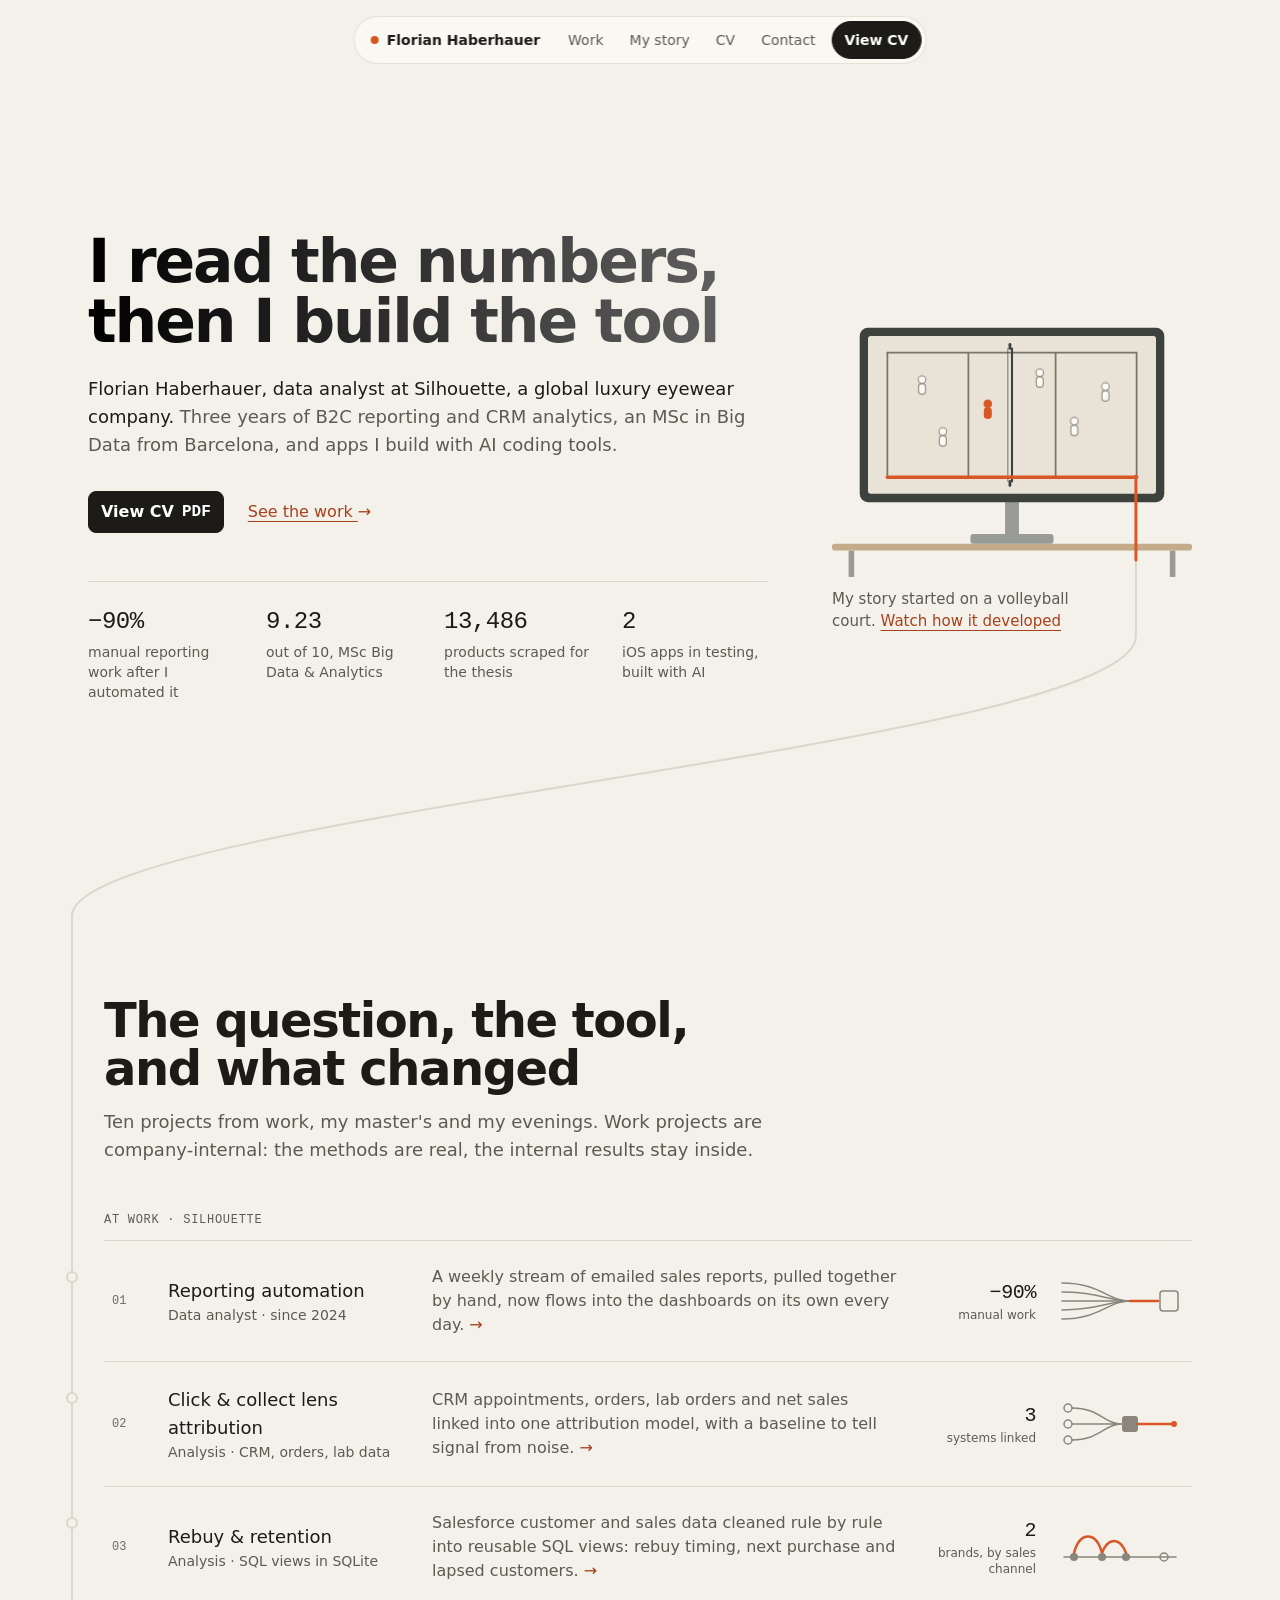
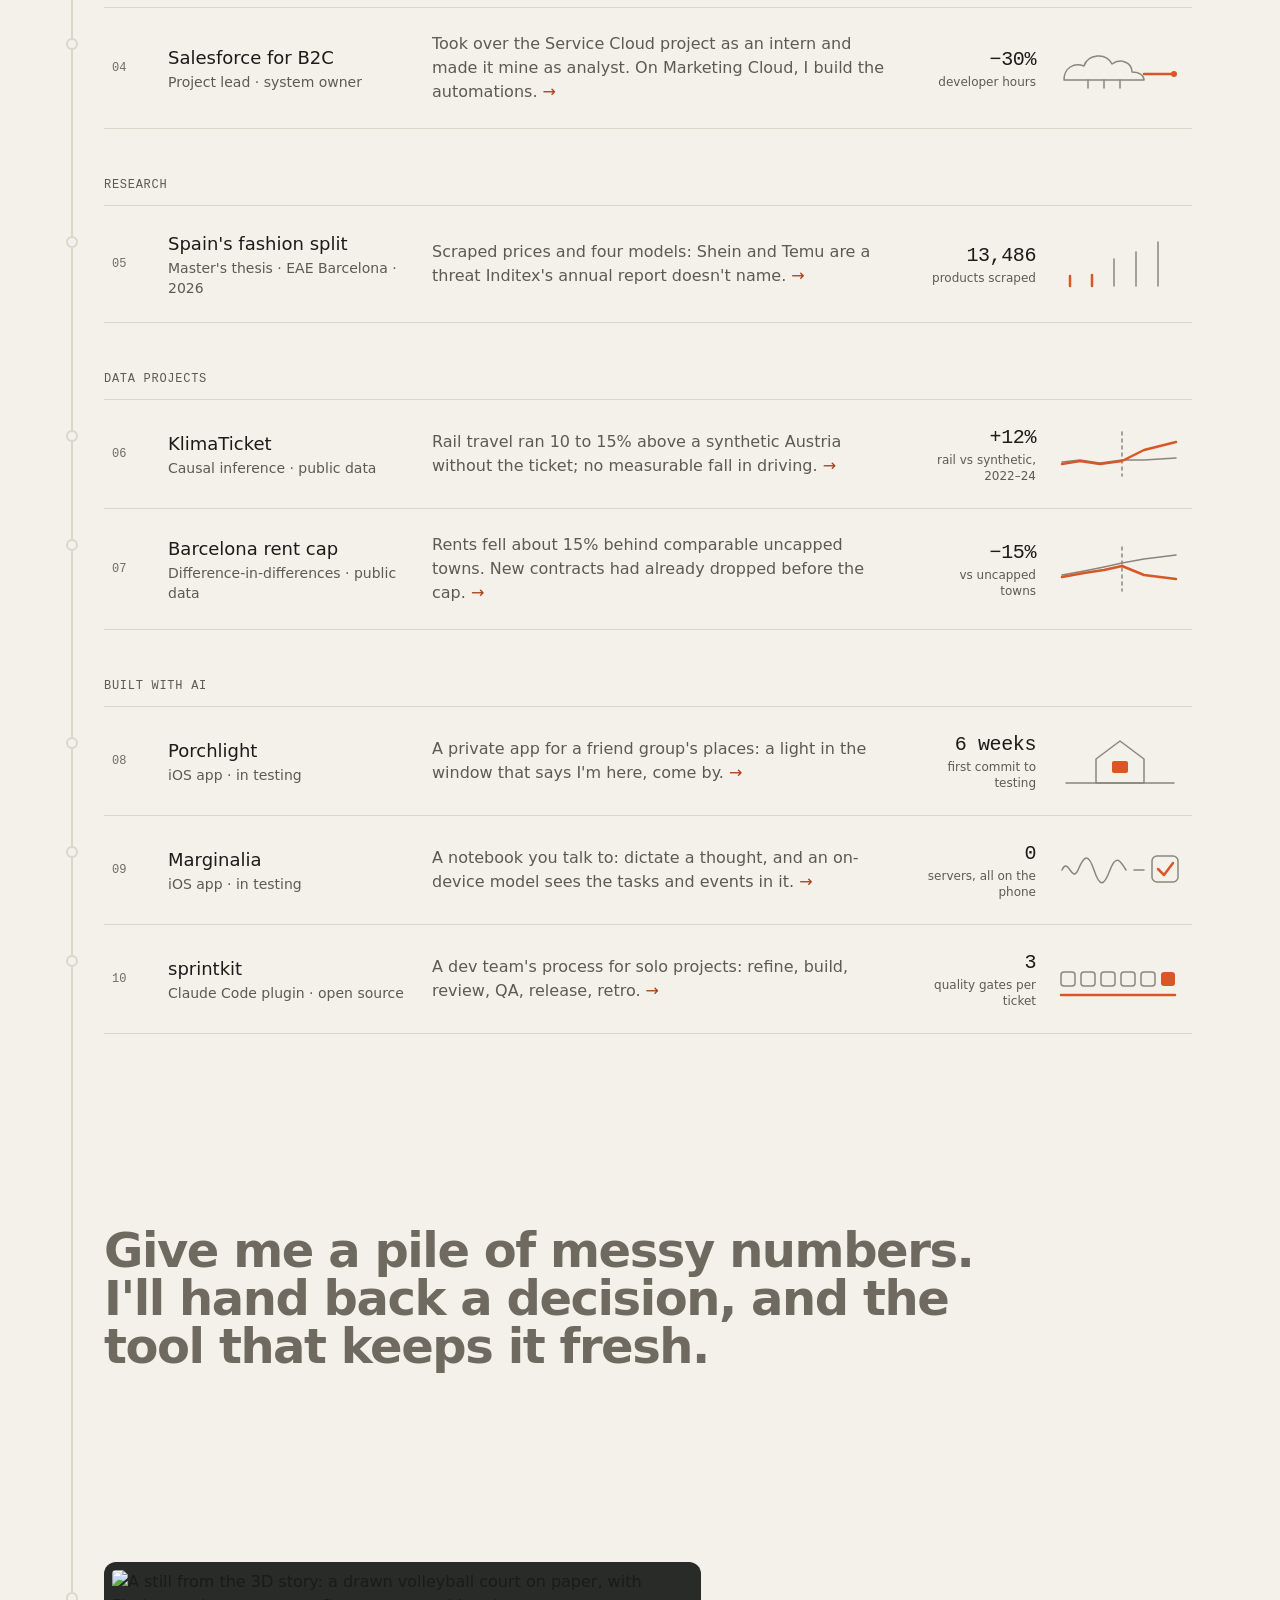
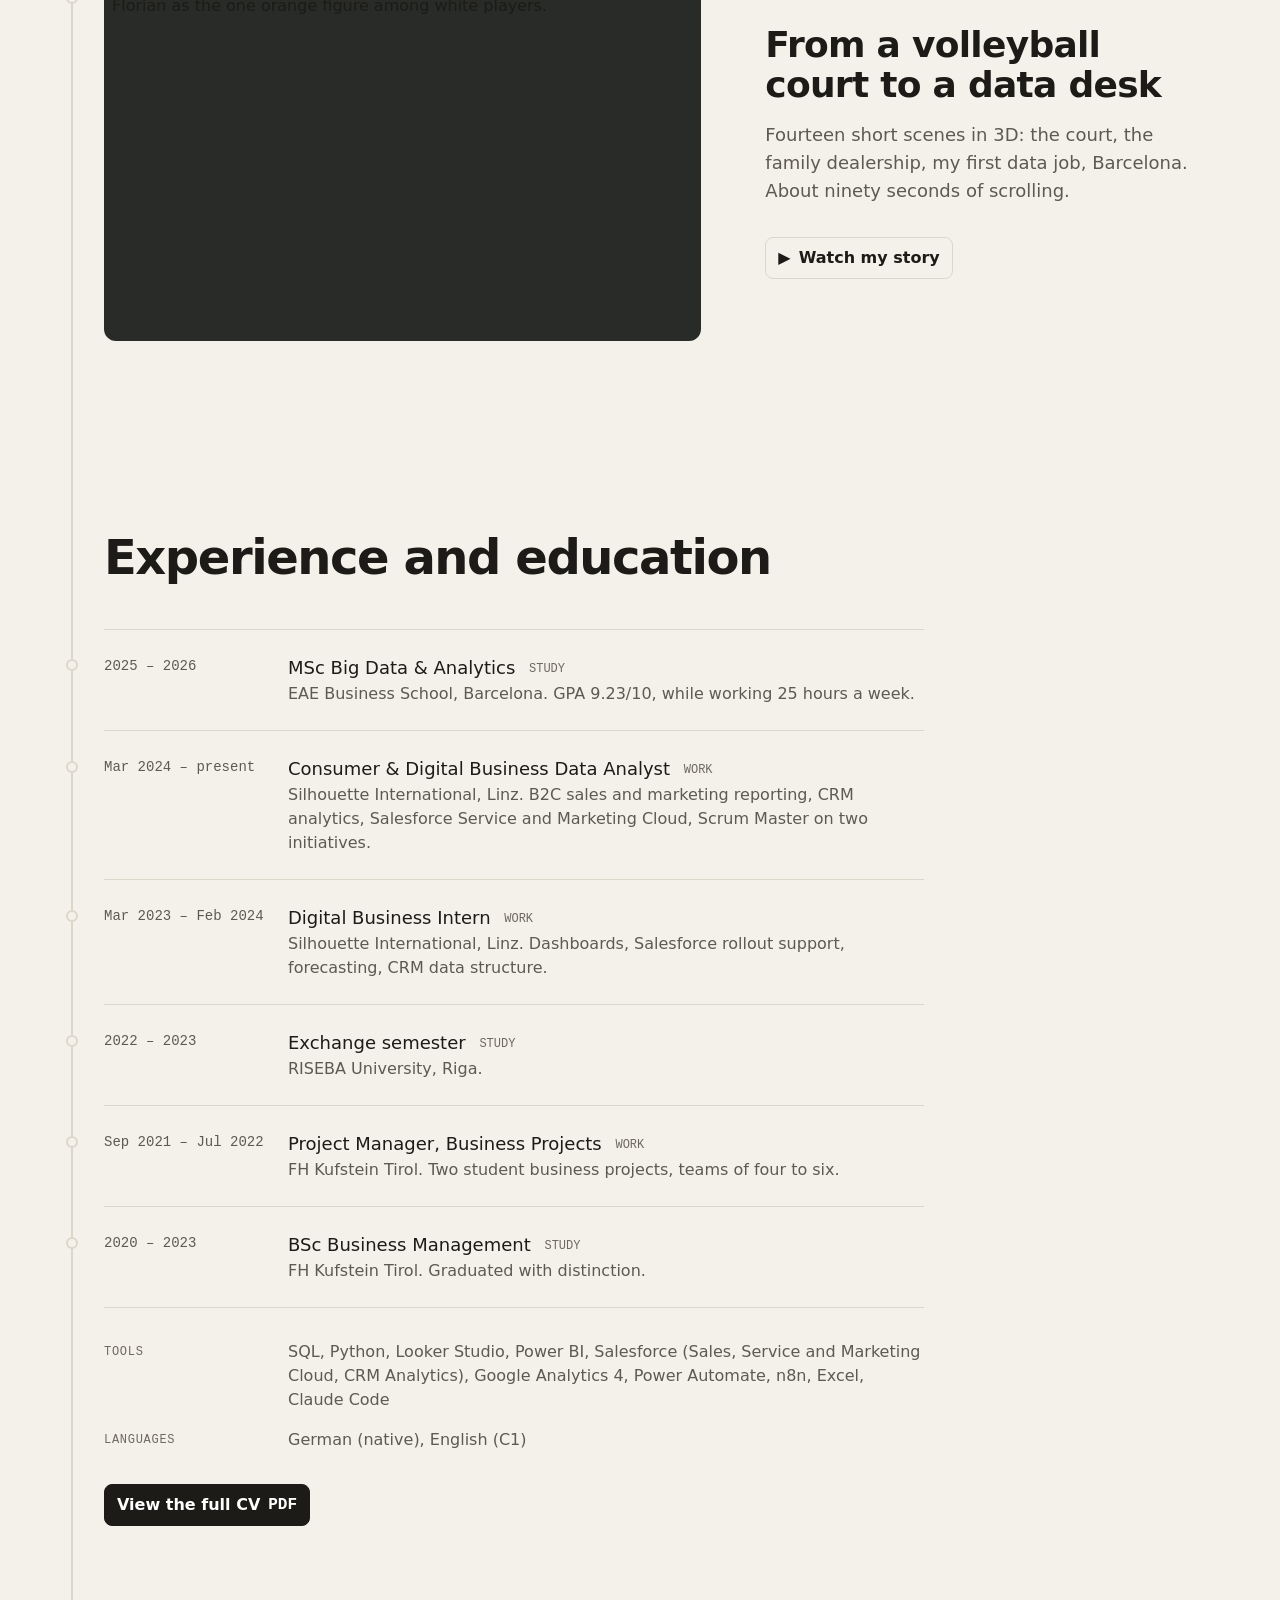
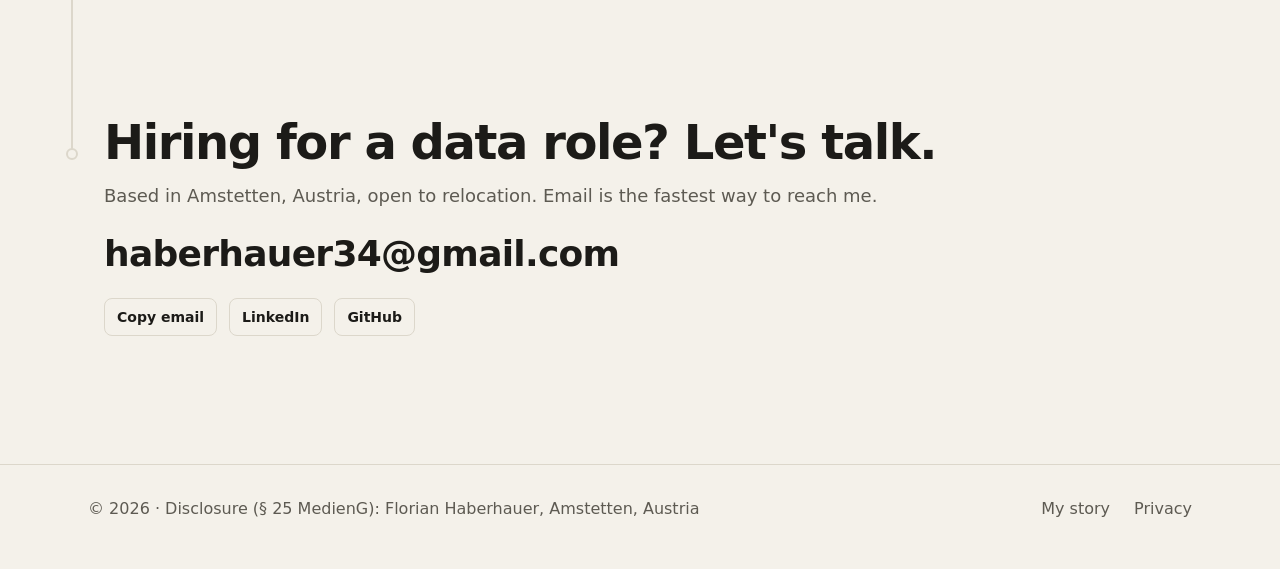
==== commit 689d072e: "Drop the H1 2027 launch dates: Porchlight shows six weeks from first commit to testing, Marginalia s" ====
--- a/index.html
+++ b/index.html
@@ -264,11 +264,11 @@
       <ul class="rows">
         <li data-node><a href="projects/porchlight.html"><span class="n">08</span><span class="t"><b>Porchlight</b><small>iOS app · in testing</small></span>
           <span class="f">A private app for a friend group's places: a light in the window that says I'm here, come by. <span class="arrow">→</span></span>
-          <span class="k">H1 2027<small>launch</small></span>
+          <span class="k">6 weeks<small>first commit to testing</small></span>
           <svg class="doodle" viewBox="0 0 120 48" aria-hidden="true"><path pathLength="1" d="M36 46V22L60 4L84 22V46Z"/><path pathLength="1" d="M6 46H114"/><rect class="of" x="52" y="24" width="16" height="12" rx="2"/></svg></a></li>
         <li data-node><a href="projects/marginalia.html"><span class="n">09</span><span class="t"><b>Marginalia</b><small>iOS app · in testing</small></span>
           <span class="f">A notebook you talk to: dictate a thought, and an on-device model sees the tasks and events in it. <span class="arrow">→</span></span>
-          <span class="k">H1 2027<small>launch</small></span>
+          <span class="k">0<small>servers, all on the phone</small></span>
           <svg class="doodle" viewBox="0 0 120 48" aria-hidden="true"><path pathLength="1" d="M2 24C8 10 12 38 18 24S28 6 34 24S44 40 50 24S60 14 66 24"/><path pathLength="1" d="M74 24H84"/><rect x="92" y="10" width="26" height="26" rx="5"/><path pathLength="1" class="o" d="M98 23L104 29L113 17"/></svg></a></li>
         <li data-node><a href="projects/sprintkit.html"><span class="n">10</span><span class="t"><b>sprintkit</b><small>Claude Code plugin · open source</small></span>
           <span class="f">A dev team's process for solo projects: refine, build, review, QA, release, retro. <span class="arrow">→</span></span>
